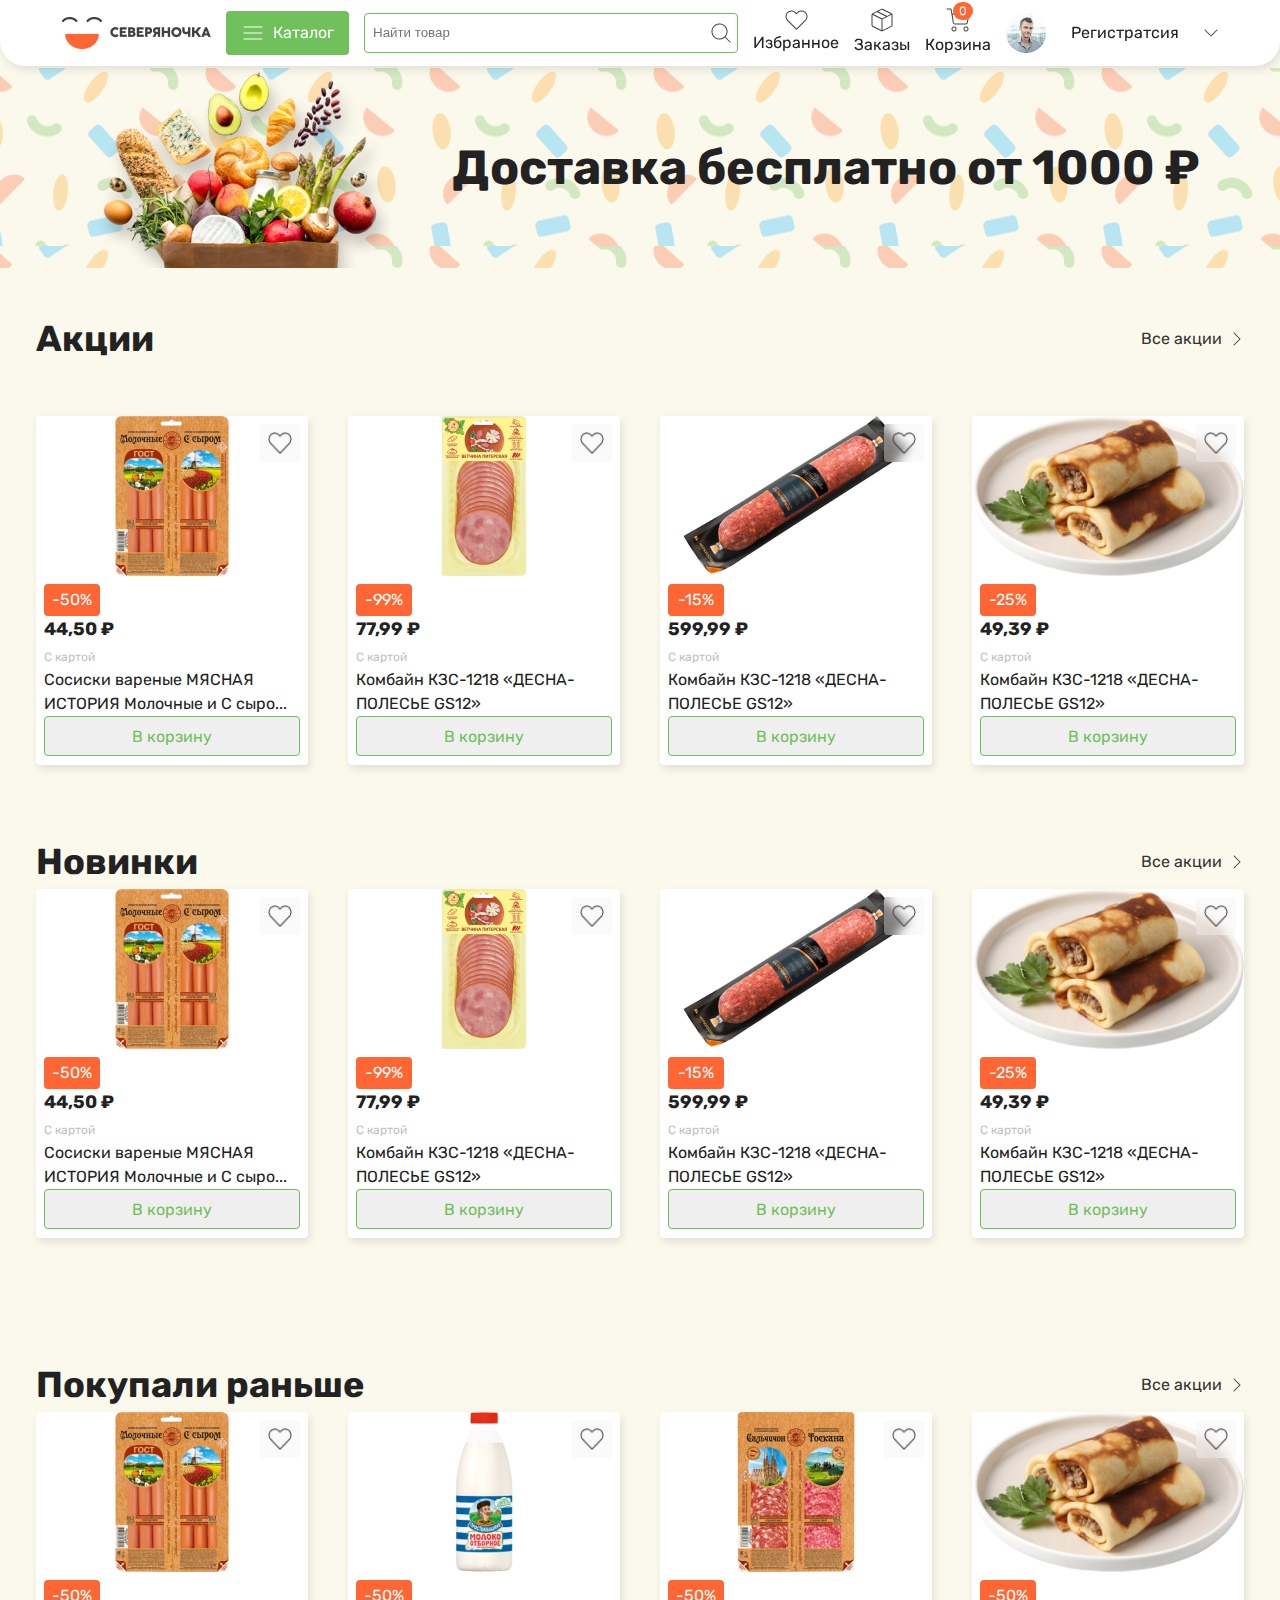
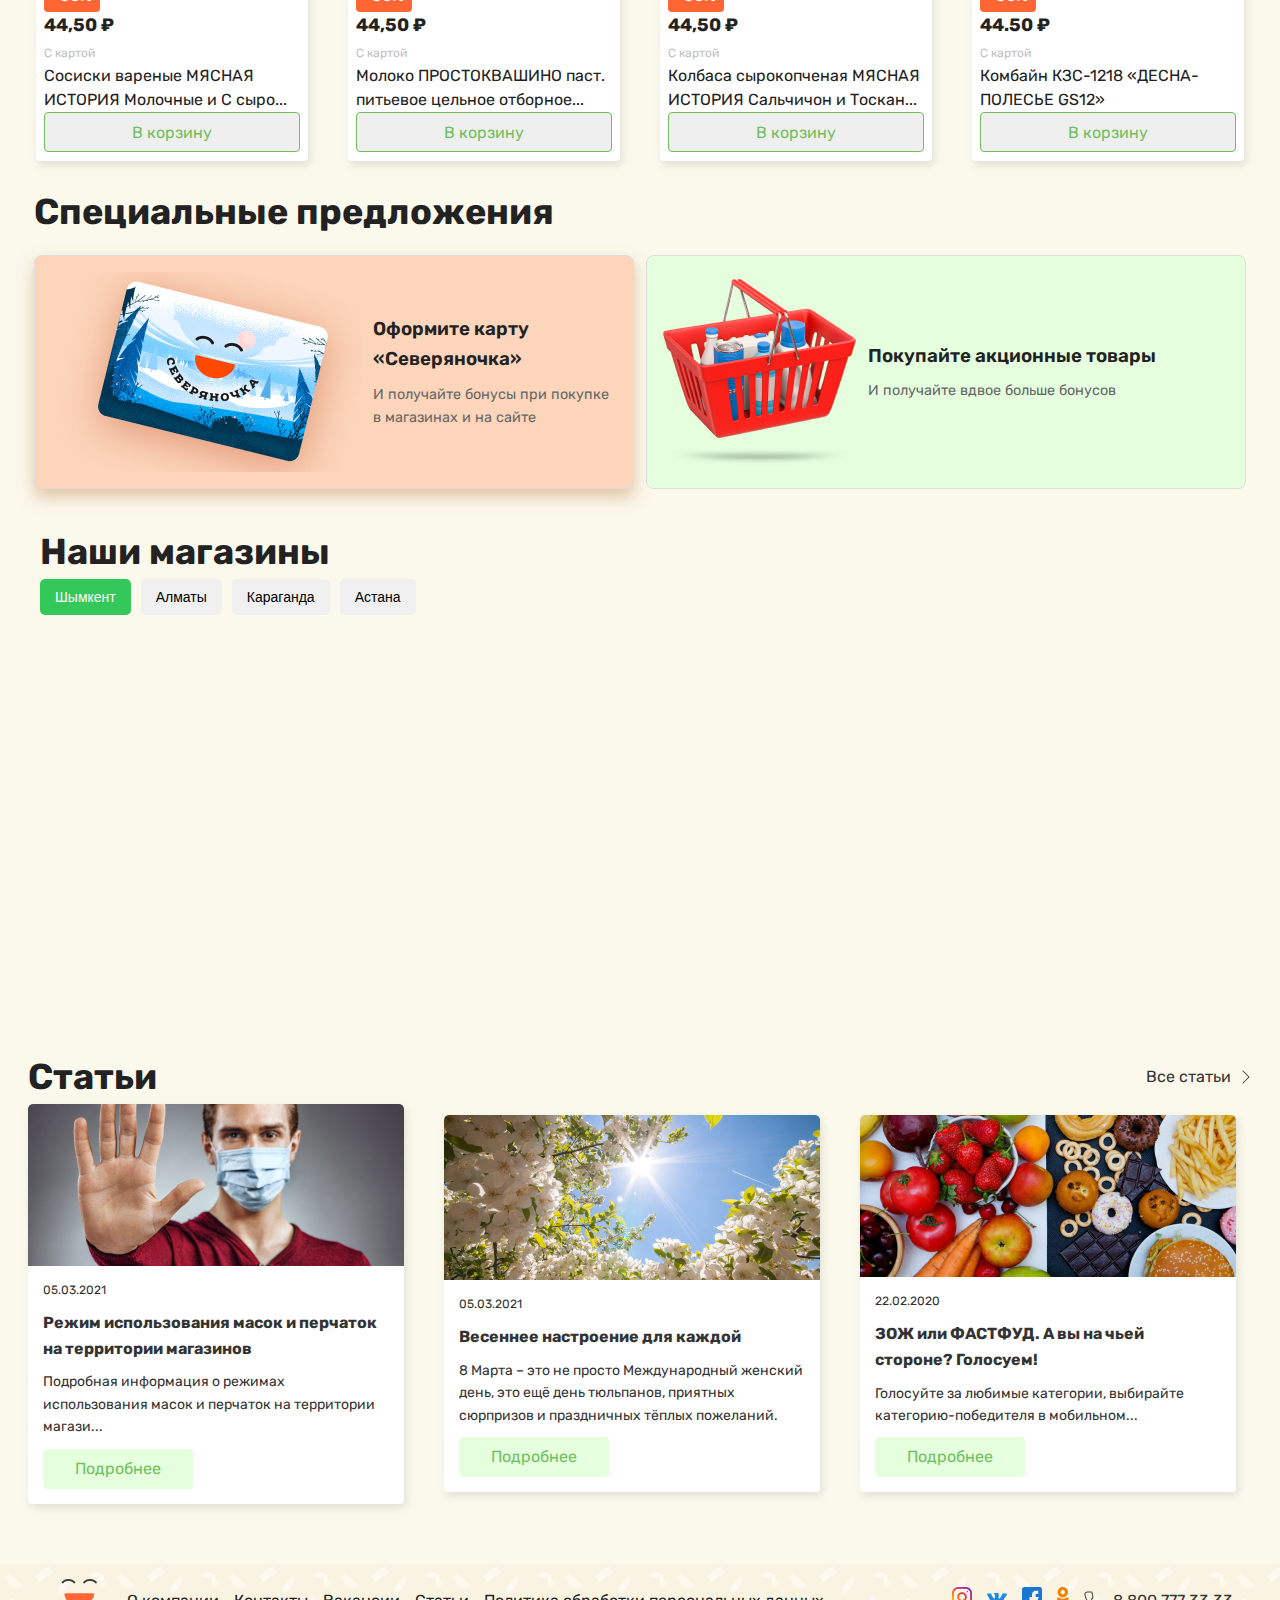
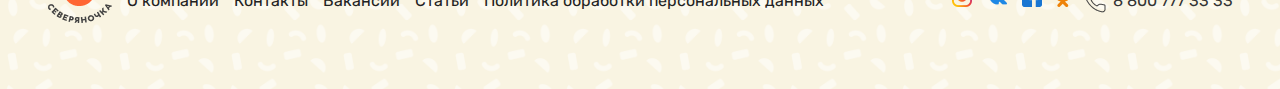
==== index.html @ 08ad0000 "upload" ====
<!DOCTYPE html>
<html lang="en">
  <head>
    <meta charset="UTF-8" />
    <meta name="viewport" content="width=device-width, initial-scale=1.0" />
    <title>Главная</title>
    <link rel="stylesheet" href="./css/main.min.css" />
  </head>
  <body>
    <!-- header -->
    <header>
      <div class="container">
        <nav>
          <div class="header_menu">
            <div class="site_brend">
              <img src="./assets/icon/header/logo.png" alt="logo brend" />
              <img
                class="severyochka"
                src="./assets/icon/header/Северяночка.png"
                alt="Северяночка"
              />
            </div>
            <div class="header_button">
              <img
                class="menu_btn"
                src="./assets/icon/header/menu.png"
                alt="menu"
              />
              <p><a href="./pages/cotalog.html">Каталог</a></p>
            </div>
            <div class="search">
              <input type="text" placeholder="Найти товар" />
              <img src="./assets/icon/header/search.png" alt="search" />
            </div>
          </div>
          <div class="navbar_menu">
            <ul>
              <li>
                <img src="./assets/icon/header/like.png" alt="love icon" />
                <a href="#">Избранное</a>
              </li>
              <li>
                <img src="./assets/icon/header/zakas.png" alt="zakas" />
                <a href="./pages/zakas.html">Заказы</a>
              </li>
              <li>
                <img
                  src="./assets/icon/header/shopping-cart.png"
                  alt="shopping card"
                />
                <span class="cardCount">0</span>
                <a href="./pages/korzina.html">Корзина</a>
              </li>
            </ul>
            <div class="navbar_login">
              <a href="#">
                <div class="login">
                  <img src="./assets/icon/header/avatar.png" alt="avatar" />
                  <p>Регистратсия</p>
                  <img
                    class="indicator"
                    src="./assets/icon/header/indicator.png"
                    alt="indicator"
                  />
                </div>
              </a>
            </div>
          </div>
        </nav>
      </div>
    </header>
    <div class="menu_toggle">
      <main class="main_dropdown">
        <div class="container">
          <div class="header_dropdown">
            <div class="dropdown_item"><a href="">Молоко, сыр, яйцо</a></div>
            <div class="dropdown_item"><a href="">Хлеб</a></div>
            <div class="dropdown_item"><a href="">Фрукты и овощи</a></div>
            <div class="dropdown_item">
              <a href="">Замороженные продукты</a>
            </div>
            <div class="dropdown_item"><a href="">Напитки</a></div>
            <div class="dropdown_item"><a href="">Кондитерские изделия</a></div>
            <div class="dropdown_item"><a href="">Чай, кофе</a></div>
            <div class="dropdown_item"><a href="">Бакалея</a></div>
            <div class="dropdown_item"><a href="">Здоровое питание</a></div>
            <div class="dropdown_item"><a href="">Зоотовары</a></div>
            <div class="dropdown_item">
              <a href="">Непродовольственные товары</a>
            </div>
            <div class="dropdown_item"><a href="">Детское питание</a></div>
            <div class="dropdown_item"><a href="">Мясо, птица, колбаса</a></div>
          </div>
        </div>
      </main>
    </div>
    <main class="small_navbar">
      <div class="container">
        <nav>
          <ul>
            <li>
              <img
                class="next_menu_btn"
                src="./assets/icon/header/small-menu.png"
                alt=""
              />
              <a href="#"> Каталог</a>
            </li>
            <li>
              <a href="#"
                ><img src="./assets/icon/header/like.png" alt="" />Избранное</a
              >
            </li>
            <li>
              <a href="./pages/zakas.html"
                ><img src="./assets/icon/header/zakas.png" alt="" />Заказы</a
              >
            </li>
            <li>
              <a href="#"
                ><img
                  src="./assets/icon/header/shopping-cart.png"
                  alt=""
                />Корзина</a
              >
            </li>
          </ul>
          <div class="navbar_login">
            <a href="#">
              <img src="./assets/icon/header/avatar.png" alt="avatar" />
            </a>
          </div>
        </nav>
      </div>
    </main>
    <!-- header done -->
    <!-- section-1 -->
    <section class="slider-section">
      <div class="container">
        <div class="slider">
          <img src="./assets/images/slider/basket.png" alt="basket" />
          <h1>Доставка бесплатно от 1000 ₽</h1>
        </div>
      </div>
    </section>
    <!-- section-1 done -->
    <!-- products section -->
    <section class="products-1">
      <div class="container">
        <div class="products_father">
          <div class="products-in-one">
            <div class="cards-top-text">
              <h1>Акции</h1>
              <div class="all_products">
                <p>Все акции</p>
                <img src="./assets/icon/header/indicator.png" alt="indicator" />
              </div>
            </div>
            <div class="discount-row"></div>
          </div>

          <div class="products-in-two">
            <div class="cards-top-text">
              <h1>Новинки</h1>
              <div class="all_products">
                <p>Все акции</p>
                <img src="./assets/icon/header/indicator.png" alt="indicator" />
              </div>
            </div>
            <div class="newProducts-row"></div>
          </div>

          <div class="products-in-three">
            <div class="cards-top-text">
              <h1>Покупали раньше</h1>
              <div class="all_products">
                <p>Все акции</p>
                <img src="./assets/icon/header/indicator.png" alt="indicator" />
              </div>
            </div>
            <div class="boughtProducts-row"></div>
          </div>
        </div>
      </div>
    </section>
    <!-- products section done -->
    <!-- Специальные предложенияs -->
    <section class="special-offers">
      <h2 class="special-offers__title">Специальные предложения</h2>
      <div class="special-offers__grid">
        <div class="special-offers__card">
          <img
            src="./assets/images/Специальные предложения/Карта-лояльности.png"
            alt=""
          />
          <div class="special-offers__card-content">
            <h3 class="special-offers__card-title">
              Оформите карту «Северяночка»
            </h3>
            <p class="special-offers__card-description">
              И получайте бонусы при покупке в магазинах и на сайте
            </p>
          </div>
        </div>
        <div class="special-offers__card__two">
          <img
            src="./assets/images/Специальные предложения/red-basket.png"
            alt=""
          />
          <div class="special-offers__card-content">
            <h3 class="special-offers__card-title">
              Покупайте акционные товары
            </h3>
            <p class="special-offers__card-description">
              И получайте вдвое больше бонусов
            </p>
          </div>
        </div>
      </div>
    </section>
    <!-- Специальные предложенияs done -->
    <!-- Наши магазины -->
    <section>
      <div class="container">
        <div class="map-section">
          <h2>Наши магазины</h2>
          <div class="buttons">
            <button data-map="map1" class="active">Шымкент</button>
            <button data-map="map2">Алматы</button>
            <button data-map="map3">Караганда</button>
            <button data-map="map4">Астана</button>
          </div>
          <div class="map-container">
            <iframe
              id="map1"
              class="map active"
              src="https://www.google.com/maps/embed?pb=!1m18!1m12!1m3!1d13326.24104661403!2d53.392923428072706!3d65.32265801272581!2m3!1f0!2f0!3f0!3m2!1i1024!2i768!4f13.1!3m3!1m2!1s0x4472340bbf53f20d%3A0x6aaf90d406ef7886!2z0KnQtdC70YzRj9GO0YAsINCg0LXRgdC_LiDQmtC-0LzQuCwg0KDQvtGB0YHQuNGP!5e0!3m2!1sru!2s!4v1733680640969!5m2!1sru!2s"
              allowfullscreen=""
              loading="lazy"
            ></iframe>
            <iframe
              id="map2"
              class="map"
              src="https://www.google.com/maps/embed?pb=!1m18!1m12!1m3!1d6669.527745540723!2d53.18474019060603!3d65.2973408159041!2m3!1f0!2f0!3f0!3m2!1i1024!2i768!4f13.1!3m3!1m2!1s0x447249e2718cd461%3A0x25c0f625da4e30ed!2z0JLQtdGA0YLQtdC_LCDQoNC10YHQvy4g0JrQvtC80LgsINCg0L7RgdGB0LjRjywgMTY5NDcz!5e0!3m2!1sru!2s!4v1733679992732!5m2!1sru!2s"
              allowfullscreen=""
              loading="lazy"
            ></iframe>
            <iframe
              id="map3"
              class="map"
              src="https://www.google.com/maps/embed?pb=!1m18!1m12!1m3!1d6670.818461836288!2d53.279602340601684!3d65.29224011758593!2m3!1f0!2f0!3f0!3m2!1i1024!2i768!4f13.1!3m3!1m2!1s0x447235dd2ca590b3%3A0xc633232da326cfaf!2z0JrRgNCw0YHQvdC-0LHQvtGALCDQoNC10YHQvy4g0JrQvtC80LgsINCg0L7RgdGB0LjRjywgMTY5NDcz!5e0!3m2!1sru!2s!4v1733679839579!5m2!1sru!2s"
              allowfullscreen=""
              loading="lazy"
            ></iframe>
            <iframe
              id="map4"
              class="map"
              src="https://www.google.com/maps/embed?pb=!1m18!1m12!1m3!1d13326.24104661403!2d53.392923428072706!3d65.32265801272581!2m3!1f0!2f0!3f0!3m2!1i1024!2i768!4f13.1!3m3!1m2!1s0x447235aa69816fb7%3A0x7202220934f2d943!2z0JTQuNGO0YAsINCg0LXRgdC_LiDQmtC-0LzQuCwg0KDQvtGB0YHQuNGPLCAxNjk0NzE!5e0!3m2!1sru!2s!4v1733680688942!5m2!1sru!2s"
              allowfullscreen=""
              loading="lazy"
            ></iframe>
          </div>
        </div>
      </div>
    </section>
    <!-- Наши магазины done -->
    <!-- Статьи -->
    <section>
      <div class="container">
        <div class="state">
          <div class="state-top_text">
            <h1>Статьи</h1>
            <div class="all-state">
              <p>Все статьи</p>
              <img src="./assets/icon/header/indicator.png" alt="indicator" />
            </div>
          </div>
          <div class="state-cards">
            <div class="state-card">
              <img src="./assets/images/Статьи/stoped.png" alt="stoped" />
              <div class="state_texts">
                <span>05.03.2021</span>
                <h4>
                  Режим использования масок и перчаток на территории магазинов
                </h4>
                <p>
                  Подробная информация о режимах использования масок и перчаток
                  на территории магази...
                </p>
                <button>Подробнее</button>
              </div>
            </div>
            <div class="state-card">
              <img src="./assets/images/Статьи/bahor.png" alt="bahor" />
              <div class="state_texts">
                <span>05.03.2021</span>
                <h4>Весеннее настроение для каждой</h4>
                <p>
                  8 Марта – это не просто Международный женский день, это ещё
                  день тюльпанов, приятных сюрпризов и праздничных тёплых
                  пожеланий.
                </p>
                <button>Подробнее</button>
              </div>
            </div>
            <div class="state-card">
              <img
                src="./assets/images/Статьи/vegitables.png"
                alt="vegitables"
              />
              <div class="state_texts">
                <span>22.02.2020</span>
                <h4>ЗОЖ или ФАСТФУД. А вы на чьей стороне? Голосуем!</h4>
                <p>
                  Голосуйте за любимые категории, выбирайте категорию-победителя
                  в мобильном...
                </p>
                <button>Подробнее</button>
              </div>
            </div>
          </div>
        </div>
      </div>
    </section>
    <!-- Статьи done -->
    <!-- Footer -->
    <footer>
      <div class="container">
        <div class="footer_section">
          <!-- Left Section -->
          <div class="footer_left">
            <img src="../assets/images/footer/logo.png" alt="logo" />
            <ul>
              <li><a href="#">О компании</a></li>
              <li><a href="#">Контакты</a></li>
              <li><a href="#">Вакансии</a></li>
              <li><a href="#">Статьи</a></li>
              <li><a href="#">Политика обработки персональных данных</a></li>
            </ul>
          </div>

          <!-- Social Media Section -->
          <div class="footer_social">
            <ul>
              <li>
                <a href="#"
                  ><img
                    src="../assets/images/footer/socialMedia/social/instagram.png"
                    alt="Instagram"
                /></a>
              </li>
              <li>
                <a href="#"
                  ><img
                    src="../assets/images/footer/socialMedia/social/wk.png"
                    alt="VK"
                /></a>
              </li>
              <li>
                <a href="#"
                  ><img
                    src="../assets/images/footer/socialMedia/social/facebook.png"
                    alt="Facebook"
                /></a>
              </li>
              <li>
                <a href="#"
                  ><img
                    src="../assets/images/footer/socialMedia/social/ok.png"
                    alt="OK"
                /></a>
              </li>
            </ul>
            <div class="footer-phone">
              <img
                src="../assets/images/footer/socialMedia/social/phone.png"
                alt="Phone"
              />
              <span>8 800 777 33 33</span>
            </div>
          </div>
        </div>
      </div>
    </footer>
    <!-- Footer Done -->
    <script src="./js/home-data.js"></script>
    <script src="./js/home.js"></script>
    <script src="./js/main.js"></script>
  </body>
</html>
---- css/main.min.css ----
@import"https://fonts.googleapis.com/css2?family=Montserrat:ital,wght@0,100..900;1,100..900&family=Rubik:ital,wght@0,300..900;1,300..900&display=swap";*{margin:0;padding:0;box-sizing:border-box}body{background:#fbf8ec}.container{max-width:1440px;margin:0 auto;padding:0 20px}ul,li{list-style:none}a{text-decoration:none}body{font-family:"Rubik",sans-serif;line-height:1.6;color:#333}h1,h2,h3{color:#222}p.span{color:#606060}.header_button{padding:10px 15px;gap:8px;border-radius:4px;display:flex;align-items:center;justify-content:center;background:#70c05b;font-family:Rubik;font-size:16px;font-weight:400;line-height:24px;text-align:center;text-underline-position:from-font;-webkit-text-decoration-skip-ink:none;text-decoration-skip-ink:none}@media(max-width: 1080px){.header_button{padding:8px 7px 8px 14px}}@media(max-width: 672px){.header_button{display:none}}.header_button span{rotate:-90deg}.header_button a{display:flex;align-items:center;color:#fff}@media(max-width: 1080px){.header_button p a{display:none}}.buy_btn{width:256px;height:40px;padding:8px;gap:8px;border-radius:4px;border:1px solid #70c05b;color:#70c05b;font-family:Rubik;font-size:16px;font-weight:400;line-height:24px;text-align:center;text-underline-position:from-font;-webkit-text-decoration-skip-ink:none;text-decoration-skip-ink:none;transition:.2s ease-in-out}.buy_btn:hover{background:#f63;color:#fff;border:none;cursor:pointer}.menu_toggle{display:none}.menu_toggle .main_dropdown{display:flex;align-items:center;background:#fff;box-shadow:2px 4px 8px 0px rgba(0,0,0,.1);position:fixed;top:67px;width:100%;z-index:149;padding:10px}.menu_toggle .main_dropdown .header_dropdown{display:grid;grid-template-columns:repeat(4, 1fr);gap:24px 40px}.menu_toggle .main_dropdown .header_dropdown .dropdown_item a{color:#222;font-family:Rubik;font-size:16px;font-weight:700;line-height:24px;text-align:left;text-underline-position:from-font;-webkit-text-decoration-skip-ink:none;text-decoration-skip-ink:none}.menu_toggle .main_dropdown .header_dropdown .dropdown_item a:hover{color:#f63}@media(max-width: 1192px){.menu_toggle .main_dropdown .header_dropdown{grid-template-columns:repeat(3, 1fr);gap:10px 100px;justify-content:center}}@media(max-width: 1080px){.menu_toggle .main_dropdown .header_dropdown{grid-template-columns:repeat(3, 1fr);gap:10px 72px;justify-content:center}}@media(max-width: 995px){.menu_toggle .main_dropdown .header_dropdown{grid-template-columns:repeat(2, 1fr);gap:10px 200px;justify-content:center}}@media(max-width: 790px){.menu_toggle .main_dropdown .header_dropdown{grid-template-columns:repeat(2, 1fr);gap:10px 100px;justify-content:center}}@media(max-width: 672px){.menu_toggle .main_dropdown .header_dropdown{grid-template-columns:repeat(1, 1fr);gap:4px 100px;justify-content:center}}.active{display:block}footer{background:url(../../assets/images/footer/bg.png);background-size:contain;background-color:#f9f4e2;position:relative;height:125px;top:180px;padding-top:15px}@media(max-width: 672px){footer{padding-bottom:20vh}}@media(max-width: 608px){footer{padding-bottom:25vh}}@media(max-width: 512px){footer{padding-bottom:30vh}}@media(max-width: 412px){footer{padding-bottom:40vh}}footer .footer_section{max-width:1185px;margin:0 auto;display:flex;align-items:center;justify-content:space-between}footer .footer_section .footer_left{display:flex;align-items:center;justify-content:none;gap:15px}@media(max-width: 512px){footer .footer_section .footer_left{flex-direction:column}}footer .footer_section .footer_left ul{display:flex;gap:15px}@media(max-width: 1092px){footer .footer_section .footer_left ul{flex-wrap:wrap}}footer .footer_section .footer_left ul li a{color:#222}footer .footer_section .footer_social{display:flex;align-items:center;gap:15px}@media(max-width: 512px){footer .footer_section .footer_social{flex-direction:column;border:1px solid #db7093;padding:5px;border-radius:24px;-webkit-backdrop-filter:blur(2px);backdrop-filter:blur(2px)}}footer .footer_section .footer_social ul{display:flex;gap:15px}@media(max-width: 1092px){footer .footer_section .footer_social ul{flex-wrap:wrap}}footer .footer_section .footer_social .footer-phone{display:flex;align-items:center;gap:5px}@media(max-width: 1092px){footer .footer_section .footer_social .footer-phone{flex-wrap:wrap}}.header_button{padding:10px 15px;gap:8px;border-radius:4px;display:flex;align-items:center;justify-content:center;background:#70c05b;font-family:Rubik;font-size:16px;font-weight:400;line-height:24px;text-align:center;text-underline-position:from-font;-webkit-text-decoration-skip-ink:none;text-decoration-skip-ink:none}@media(max-width: 1080px){.header_button{padding:8px 7px 8px 14px}}@media(max-width: 672px){.header_button{display:none}}.header_button span{rotate:-90deg}.header_button a{display:flex;align-items:center;color:#fff}@media(max-width: 1080px){.header_button p a{display:none}}.buy_btn{width:256px;height:40px;padding:8px;gap:8px;border-radius:4px;border:1px solid #70c05b;color:#70c05b;font-family:Rubik;font-size:16px;font-weight:400;line-height:24px;text-align:center;text-underline-position:from-font;-webkit-text-decoration-skip-ink:none;text-decoration-skip-ink:none;transition:.2s ease-in-out}.buy_btn:hover{background:#f63;color:#fff;border:none;cursor:pointer}header{display:flex;align-items:center;justify-content:center;background:#fff;box-shadow:2px 4px 8px 0px rgba(0,0,0,.1);position:fixed;top:0;width:100%;z-index:150;border-radius:0 0 25px 25px;box-shadow:2px 4px 8px 0px rgba(0,0,0,.1)}header .header_menu{display:flex;align-items:center;justify-content:none;gap:15px}header .header_menu .site_brend{display:flex;align-items:center;justify-content:none;gap:8px}@media(max-width: 790px){header .header_menu .site_brend .severyochka{display:none}}header .header_menu .search{display:flex;align-items:center;justify-content:none;gap:none;position:relative}header .header_menu .search input{width:374px;height:40px;padding:8px;gap:10px;border-radius:4px;border:1px solid #70c05b;color:#606060;outline:none}@media(max-width: 995px){header .header_menu .search input{width:190px}}header .header_menu .search img{position:absolute;right:5px}header .header_menu .search .searchCount{position:absolute;right:-8px;top:-10px;color:#fff;font-weight:bold;background:#f50;border-radius:50%;padding:0px 8px;text-align:center;border:1px solid #70f;-webkit-backdrop-filter:blur(5px);backdrop-filter:blur(5px)}nav{display:flex;align-items:center;justify-content:space-between;gap:15px;padding:8px}nav .navbar_menu{display:flex;align-items:center;justify-content:none;gap:15px}@media(max-width: 672px){nav .navbar_menu{display:none}}nav .navbar_menu ul{display:flex;align-items:center;justify-content:none;gap:15px}nav .navbar_menu ul li{display:flex;align-items:center;flex-direction:column;position:relative}nav .navbar_menu ul li .cardCount{position:absolute;background:#f63;width:20px;height:18px;bottom:38px;left:28px;padding:2px 4px -4px 4px;color:#fff;gap:10px;border-radius:15px;text-align:center;font-size:12px}nav .navbar_menu ul li a{color:#222}nav .navbar_menu .navbar_login .login{display:flex;align-items:center;justify-content:none;gap:25px}@media(max-width: 1210px){nav .navbar_menu .navbar_login .login{gap:10px}nav .navbar_menu .navbar_login .login .indicator{display:none}}@media(max-width: 1192px){nav .navbar_menu .navbar_login .login p{display:none}}nav .navbar_menu .navbar_login a{color:#222}.small_navbar{position:fixed;display:none;bottom:0;left:0;right:0;background-color:#fff;z-index:10;border-radius:25px 25px 0 0;box-shadow:2px 4px 8px 0px rgba(0,0,0,.1)}@media(max-width: 672px){.small_navbar{display:block}}.small_navbar nav{display:flex;justify-content:center;padding:10px 20px}.small_navbar nav ul{display:flex;align-items:center;gap:10px;margin:0;padding:0;list-style:none}.small_navbar nav ul li{display:flex;align-items:center;flex-direction:column}.small_navbar nav ul li a{display:flex;flex-direction:column;align-items:center;gap:2px;text-decoration:none;color:var(--text-color);font-size:14px}.small_navbar nav ul li a:hover{color:#f63}.header_button{padding:10px 15px;gap:8px;border-radius:4px;display:flex;align-items:center;justify-content:center;background:#70c05b;font-family:Rubik;font-size:16px;font-weight:400;line-height:24px;text-align:center;text-underline-position:from-font;-webkit-text-decoration-skip-ink:none;text-decoration-skip-ink:none}@media(max-width: 1080px){.header_button{padding:8px 7px 8px 14px}}@media(max-width: 672px){.header_button{display:none}}.header_button span{rotate:-90deg}.header_button a{display:flex;align-items:center;color:#fff}@media(max-width: 1080px){.header_button p a{display:none}}.buy_btn{width:256px;height:40px;padding:8px;gap:8px;border-radius:4px;border:1px solid #70c05b;color:#70c05b;font-family:Rubik;font-size:16px;font-weight:400;line-height:24px;text-align:center;text-underline-position:from-font;-webkit-text-decoration-skip-ink:none;text-decoration-skip-ink:none;transition:.2s ease-in-out}.buy_btn:hover{background:#f63;color:#fff;border:none;cursor:pointer}.slider-section{background:url(../../assets/images/slider/basket-bg.png);background-size:contain;display:flex;align-items:center;justify-content:center;gap:none;position:relative;top:68px}@media(max-width: 672px){.slider-section{top:57px}}.slider-section .slider{display:flex;align-items:center;justify-content:none;gap:4vh}@media(max-width: 672px){.slider-section .slider{flex-direction:column;align-items:center;gap:20px}}@media(max-width: 672px){.slider-section .slider img{width:50%}}.slider-section .slider h1{color:#222;font-family:Rubik;font-size:48px;font-weight:700;line-height:72px;text-align:center;text-underline-position:from-font;-webkit-text-decoration-skip-ink:none;text-decoration-skip-ink:none}@media(max-width: 672px){.slider-section .slider h1{font-size:36px;line-height:48px}}@media(max-width: 420px){.slider-section .slider h1{font-size:28px;line-height:36px}}.products-1{position:relative;top:112px}.products-1 .products_father{display:flex;align-items:center;justify-content:none;gap:120px;flex-direction:column}.products-1 .cards-top-text{display:flex;justify-content:space-between;align-items:center}@media(max-width: 768px){.products-1 .cards-top-text{align-items:center;gap:16px}}.products-1 .cards-top-text h1{color:#222;font-family:Rubik,sans-serif;font-size:36px;font-weight:700;line-height:54px;margin:0}.products-1 .cards-top-text .all_products{display:flex;align-items:center;gap:8px}.products-1 .cards-top-text .all_products img{transform:rotate(-90deg)}.products-1 .discount-row{display:flex;align-items:center;justify-content:space-between;gap:40px;position:relative;top:50px;flex-wrap:wrap}@media(max-width: 623px){.products-1 .discount-row{flex-direction:column;align-items:center;gap:16px}}.products-1 .discount-row .product-card{width:272px;height:349px;display:flex;align-items:center;justify-content:none;gap:0px;flex-direction:column;gap:0px;border-radius:4px;opacity:0px;background:#fff;box-shadow:2px 4px 8px 0px rgba(0,0,0,.1)}.products-1 .discount-row .product-card h3{color:#222;font-family:Rubik;font-size:18px;font-weight:700;line-height:27px;text-align:left;text-underline-position:from-font;-webkit-text-decoration-skip-ink:none;text-decoration-skip-ink:none}.products-1 .discount-row .product-card p{color:#222;font-family:Rubik;font-size:16px;font-weight:400;line-height:24px;text-align:left;text-underline-position:from-font;-webkit-text-decoration-skip-ink:none;text-decoration-skip-ink:none;width:256px;height:48px}.products-1 .discount-row .product-card__discount-row{width:56px;height:32px;top:118px;left:10px;padding:4px 8px 4px 8px;gap:10px;border-radius:4px;background:#f63;color:#fff;font-family:Rubik;font-size:16px;font-weight:400;line-height:24px;text-align:center;text-underline-position:from-font;-webkit-text-decoration-skip-ink:none;text-decoration-skip-ink:none}.products-1 .newProducts-row{display:flex;align-items:center;justify-content:space-between;gap:40px;flex-wrap:wrap}@media(max-width: 623px){.products-1 .newProducts-row{flex-direction:column;align-items:center;gap:16px}}.products-1 .newProducts-row .product-card{width:272px;height:349px;display:flex;align-items:center;justify-content:none;gap:0px;flex-direction:column;gap:0px;border-radius:4px;opacity:0px;background:#fff;box-shadow:2px 4px 8px 0px rgba(0,0,0,.1)}.products-1 .newProducts-row .product-card h3{color:#222;font-family:Rubik;font-size:18px;font-weight:700;line-height:27px;text-align:left;text-underline-position:from-font;-webkit-text-decoration-skip-ink:none;text-decoration-skip-ink:none}.products-1 .newProducts-row .product-card p{color:#222;font-family:Rubik;font-size:16px;font-weight:400;line-height:24px;text-align:left;text-underline-position:from-font;-webkit-text-decoration-skip-ink:none;text-decoration-skip-ink:none;width:256px;height:48px}.products-1 .newProducts-row .product-card__discount-row{width:56px;height:32px;top:118px;left:10px;padding:4px 8px 4px 8px;gap:10px;border-radius:4px;background:#f63;color:#fff;font-family:Rubik;font-size:16px;font-weight:400;line-height:24px;text-align:center;text-underline-position:from-font;-webkit-text-decoration-skip-ink:none;text-decoration-skip-ink:none}.products-1 .boughtProducts-row{display:flex;align-items:center;justify-content:space-between;gap:40px;flex-wrap:wrap}@media(max-width: 623px){.products-1 .boughtProducts-row{flex-direction:column;align-items:center;gap:16px}}.products-1 .boughtProducts-row .product-card{width:272px;height:349px;display:flex;align-items:center;justify-content:none;gap:0px;flex-direction:column;gap:0px;border-radius:4px;opacity:0px;background:#fff;box-shadow:2px 4px 8px 0px rgba(0,0,0,.1)}.products-1 .boughtProducts-row .product-card h3{color:#222;font-family:Rubik;font-size:18px;font-weight:700;line-height:27px;text-align:left;text-underline-position:from-font;-webkit-text-decoration-skip-ink:none;text-decoration-skip-ink:none}.products-1 .boughtProducts-row .product-card p{color:#222;font-family:Rubik;font-size:16px;font-weight:400;line-height:24px;text-align:left;text-underline-position:from-font;-webkit-text-decoration-skip-ink:none;text-decoration-skip-ink:none;width:256px;height:48px}.products-1 .product-card__discount-row{width:56px;height:32px;top:118px;left:10px;padding:4px 8px 4px 8px;gap:10px;border-radius:4px;background:#f63;color:#fff;font-family:Rubik;font-size:16px;font-weight:400;line-height:24px;text-align:center;text-underline-position:from-font;-webkit-text-decoration-skip-ink:none;text-decoration-skip-ink:none}.products-1 .product-card__footer{position:relative}.products-1 .product-card__footer .product-like{position:absolute;right:0;top:-160px;cursor:pointer;width:40px;height:38px;padding:8px;border-radius:4px;background:rgba(243,242,241,.372);-webkit-backdrop-filter:blur(5px);backdrop-filter:blur(5px)}.products-1 .product-discount{color:#bfbfbf;font-family:Rubik;font-size:12px;font-weight:400;line-height:18px;text-align:left;text-underline-position:from-font;-webkit-text-decoration-skip-ink:none;text-decoration-skip-ink:none}.special-offers{position:relative;top:120px;padding:16px;max-width:1244px;margin:0 auto}.special-offers__title{color:#222;font-family:Rubik;font-size:36px;font-weight:700;line-height:54px;text-align:left;text-underline-position:from-font;-webkit-text-decoration-skip-ink:none;text-decoration-skip-ink:none;margin-bottom:16px}.special-offers__grid{display:grid;gap:12px;grid-template-columns:1fr}@media(min-width: 768px){.special-offers__grid{grid-template-columns:repeat(2, 1fr)}}.special-offers__card{background:#fcd5ba;box-shadow:0px 8px 16px 0px rgba(202,147,96,.5);border:1px solid #ddd;border-radius:8px;padding:16px;display:flex;align-items:center;gap:12px;transition:transform .2s ease}@media(max-width: 526px){.special-offers__card{flex-direction:column;align-items:center}}.special-offers__card:hover{transform:translateY(-2px)}.special-offers__card-image{width:80px;height:80px;-o-object-fit:contain;object-fit:contain}.special-offers__card-content{flex:1}.special-offers__card-title{font-weight:600;margin-bottom:8px}.special-offers__card-description{color:#666;font-size:.9rem}.special-offers__card__two{background:#e5ffde;border:1px solid #ddd;border-radius:8px;padding:16px;display:flex;align-items:center;gap:12px;transition:transform .2s ease}@media(max-width: 526px){.special-offers__card__two{flex-direction:column;align-items:center}}.special-offers__card__two:hover{transform:translateY(-2px)}.map-section{text-align:center;padding:20px;position:relative;top:120px;max-width:1244px;margin:0 auto}.map-section h2{color:#222;font-family:Rubik;font-size:36px;font-weight:700;line-height:54px;text-align:left;text-underline-position:from-font;-webkit-text-decoration-skip-ink:none;text-decoration-skip-ink:none}.map-section .buttons{display:flex;justify-content:start;gap:10px;margin-bottom:15px}@media(max-width: 456px){.map-section .buttons{flex-wrap:wrap}}.map-section .buttons button{padding:10px 15px;border:none;background-color:#f0f0f0;cursor:pointer;border-radius:5px;font-size:14px;transition:background-color .3s;position:relative;white-space:nowrap}.map-section .buttons button:hover{background-color:#ddd}.map-section .buttons button.active{background-color:#34c759;color:#fff}.map-section .map-container{position:relative;width:100%;height:400px}.map-section .map-container .map{display:none;position:absolute;width:100%;height:100%;border:0}.map-section .map-container .map.active{display:block}.state{max-width:1225px;margin:0 auto;position:relative;top:120px}.state .state-top_text{display:flex;align-items:center;justify-content:space-between;gap:none}.state .state-top_text h1{font-family:Rubik;font-size:36px;font-weight:700;line-height:54px;text-align:left;text-underline-position:from-font;-webkit-text-decoration-skip-ink:none;text-decoration-skip-ink:none;color:#222}.state .state-top_text .all-state{display:flex;align-items:center;justify-content:none;gap:8px}.state .state-top_text .all-state img{rotate:-90deg}.state .state-cards{display:flex;align-items:center;justify-content:none;gap:40px}@media(max-width: 1242px){.state .state-cards{display:grid;grid-template-columns:repeat(3, 1fr);margin:0 auto;justify-content:center;align-items:center;gap:20px}}@media(max-width: 768px){.state .state-cards{grid-template-columns:repeat(2, 1fr);gap:15px}}@media(max-width: 480px){.state .state-cards{grid-template-columns:1fr;gap:10px;padding:10px}}.state .state-cards .state-card{background:#fff;box-shadow:2px 4px 8px 0px rgba(0,0,0,.1);width:100%;max-width:376px;height:auto;display:flex;align-items:start;flex-direction:column;border-radius:4px;overflow:hidden;transition:transform .3s}.state .state-cards .state-card:hover{transform:scale(1.05)}.state .state-cards .state-card img{border-radius:5px 5px 0 0;width:100%;height:auto}.state .state-cards .state-card .state_texts{display:flex;flex-direction:column;gap:10px;padding:15px}.state .state-cards .state-card .state_texts span{font-size:12px}.state .state-cards .state-card .state_texts h4{font-size:16px}.state .state-cards .state-card .state_texts p{font-size:14px}.state .state-cards .state-card .state_texts button{width:100%;max-width:150px;height:40px;padding:8px;gap:8px;border-radius:4px;background:#e5ffde;border:none;color:#70c05b;font-family:Rubik;font-size:16px;font-weight:400;line-height:24px;text-align:center;text-underline-position:from-font;-webkit-text-decoration-skip-ink:none;text-decoration-skip-ink:none;cursor:pointer;transition:background-color .3s}.state .state-cards .state-card .state_texts button:hover{background:#70c05b;color:#fff}.page_link{position:relative;top:100px;max-width:1186px;margin:0 auto}.page_link .links ul{display:flex;align-items:center;gap:10px}.page_link .links ul img{rotate:-90deg}.page_link .links ul li a{color:#8f8f8f}.catalog{margin-top:120px}.catalog .catalog_section{max-width:1158px;margin:0 auto}.catalog .catalog_section h1{color:#222;font-family:Rubik;font-size:64px;font-weight:700;line-height:96px;text-align:left;text-underline-position:from-font;-webkit-text-decoration-skip-ink:none;text-decoration-skip-ink:none}.catalog .catalog_section .cards{display:flex;flex-wrap:wrap;gap:15px;justify-content:center}.catalog .catalog_section .cards img{max-width:100%}.korzina{margin-top:120px}.korzina .korzina-section{max-width:1155px;margin:0 auto}.korzina .korzina-section h1{color:#222;font-family:Rubik;font-size:64px;font-weight:700;line-height:96px;text-align:left;text-underline-position:from-font;-webkit-text-decoration-skip-ink:none;text-decoration-skip-ink:none}.korzina .korzina-section .in_takes{display:flex;align-items:center;justify-content:space-between;background:#fff;box-shadow:1px 2px 4px 0px rgba(0,0,0,.1);width:876px;height:72px;gap:16px;border-radius:4px;max-width:100%;transition:.2s ease-in-out}.korzina .korzina-section .in_takes:hover{box-shadow:4px 8px 16px 0px rgba(255,102,51,.2)}.korzina .korzina-section .in_takes .korzina-content{display:flex;align-items:center;justify-content:none;gap:20px}.korzina .korzina-section .in_takes .korzina-content img{width:80px;height:60px;padding:10px;border-radius:4px;background:#fff;box-shadow:1px 2px 4px 0px rgba(0,0,0,.1)}.korzina .korzina-section .in_takes .korzina-content .in_texts{display:flex;flex-direction:column;gap:8px}.korzina .korzina-section .in_takes .korzina-content .in_texts h1{color:#222;font-family:Rubik;font-size:16px;font-weight:400;line-height:24px;text-align:left;text-underline-position:from-font;-webkit-text-decoration-skip-ink:none;text-decoration-skip-ink:none}.korzina .korzina-section .in_takes .korzina-content .in_texts .pr_cost{display:flex;align-items:center;gap:5px}.korzina .korzina-section .in_takes .korzina-content .in_texts .pr_cost h4{color:#222}.allProdactStyle{display:grid;grid-template-columns:repeat(3, 1fr);align-items:center;gap:25px;max-width:100%}@media(max-width: 940px){.allProdactStyle{grid-template-columns:repeat(2, 1fr);gap:15px}}@media(max-width: 940px){.allProdactStyle{grid-template-columns:repeat(1, 1fr);gap:10px}}.allProdactStyle .product-card{grid-template-columns:repeat(3, 1);background:#fff;box-shadow:1px 2px 4px 0px rgba(0,0,0,.1);border-radius:5px}.allProdactStyle .product-card .product-card__body{display:flex;flex-direction:column;align-items:center}.allProdactStyle .product-card .product-card__footer{display:flex;flex-direction:column;align-items:center;padding:15px}.allProdactStyle .product-card .product-card__footer p{text-align:center}.notResultDiv{display:flex;flex-direction:column}.notResultDiv .notPr{color:#222;font-family:Rubik;font-size:64px;font-weight:700;line-height:96px;text-align:left;text-underline-position:from-font;-webkit-text-decoration-skip-ink:none;text-decoration-skip-ink:none}.content_father{max-width:1155px;margin:0 auto;position:relative;top:150px;display:flex;gap:25px;flex-direction:column}.content_father h1{color:#222;font-family:Rubik;font-size:64px;font-weight:700;line-height:96px;text-align:left;text-underline-position:from-font;-webkit-text-decoration-skip-ink:none;text-decoration-skip-ink:none}.content_father .cart-content{display:flex;flex-direction:column;gap:25px}@media(max-width: 580px){.content_father .cart-content{flex-wrap:wrap}}.content_father .cart-content .card-body-footer-father{display:flex;align-items:center;justify-content:none;gap:15px;background:#fff;box-shadow:1px 2px 4px 0px rgba(0,0,0,.1);width:74vh;max-width:100%;border-radius:5px}.content_father .cart-content .card-body-footer-father .cart-body img{width:80px;height:60px;padding:10px;gap:10px;border-radius:4px;background:#fff;box-shadow:1px 2px 4px 0px rgba(0,0,0,.1)}.content_father .cart-content .card-body-footer-father .cart-footer{width:536px;height:72px;padding:10px 0px 10px 0px;display:flex;align-items:start;gap:15px}.content_father .cart-content .card-body-footer-father .cart-footer h3{color:#222;font-family:Rubik;font-size:18px;font-weight:700;line-height:24px;text-align:left;text-underline-position:from-font;-webkit-text-decoration-skip-ink:none;text-decoration-skip-ink:none}.content_father .cart-content .card-body-footer-father .cart-footer p{color:#222;font-family:Rubik;font-size:12px;font-weight:700;line-height:18px;text-align:left;text-underline-position:from-font;-webkit-text-decoration-skip-ink:none;text-decoration-skip-ink:none}.content_father .cart-content .card-body-footer-father .cart-footer .add_remove_btn{display:flex;align-items:center;gap:15px;width:110px;height:40px;padding:8px;border-radius:4px;background:#70c05b;justify-content:center;color:#fff}.content_father .cart-content .card-body-footer-father .cart-footer .add_remove_btn .minus{border:none;outline:none;background:none;cursor:pointer;color:#fff;font-size:30px}.content_father .cart-content .card-body-footer-father .cart-footer .add_remove_btn .plus{border:none;outline:none;background:none;cursor:cell;color:#fff;font-size:24px}
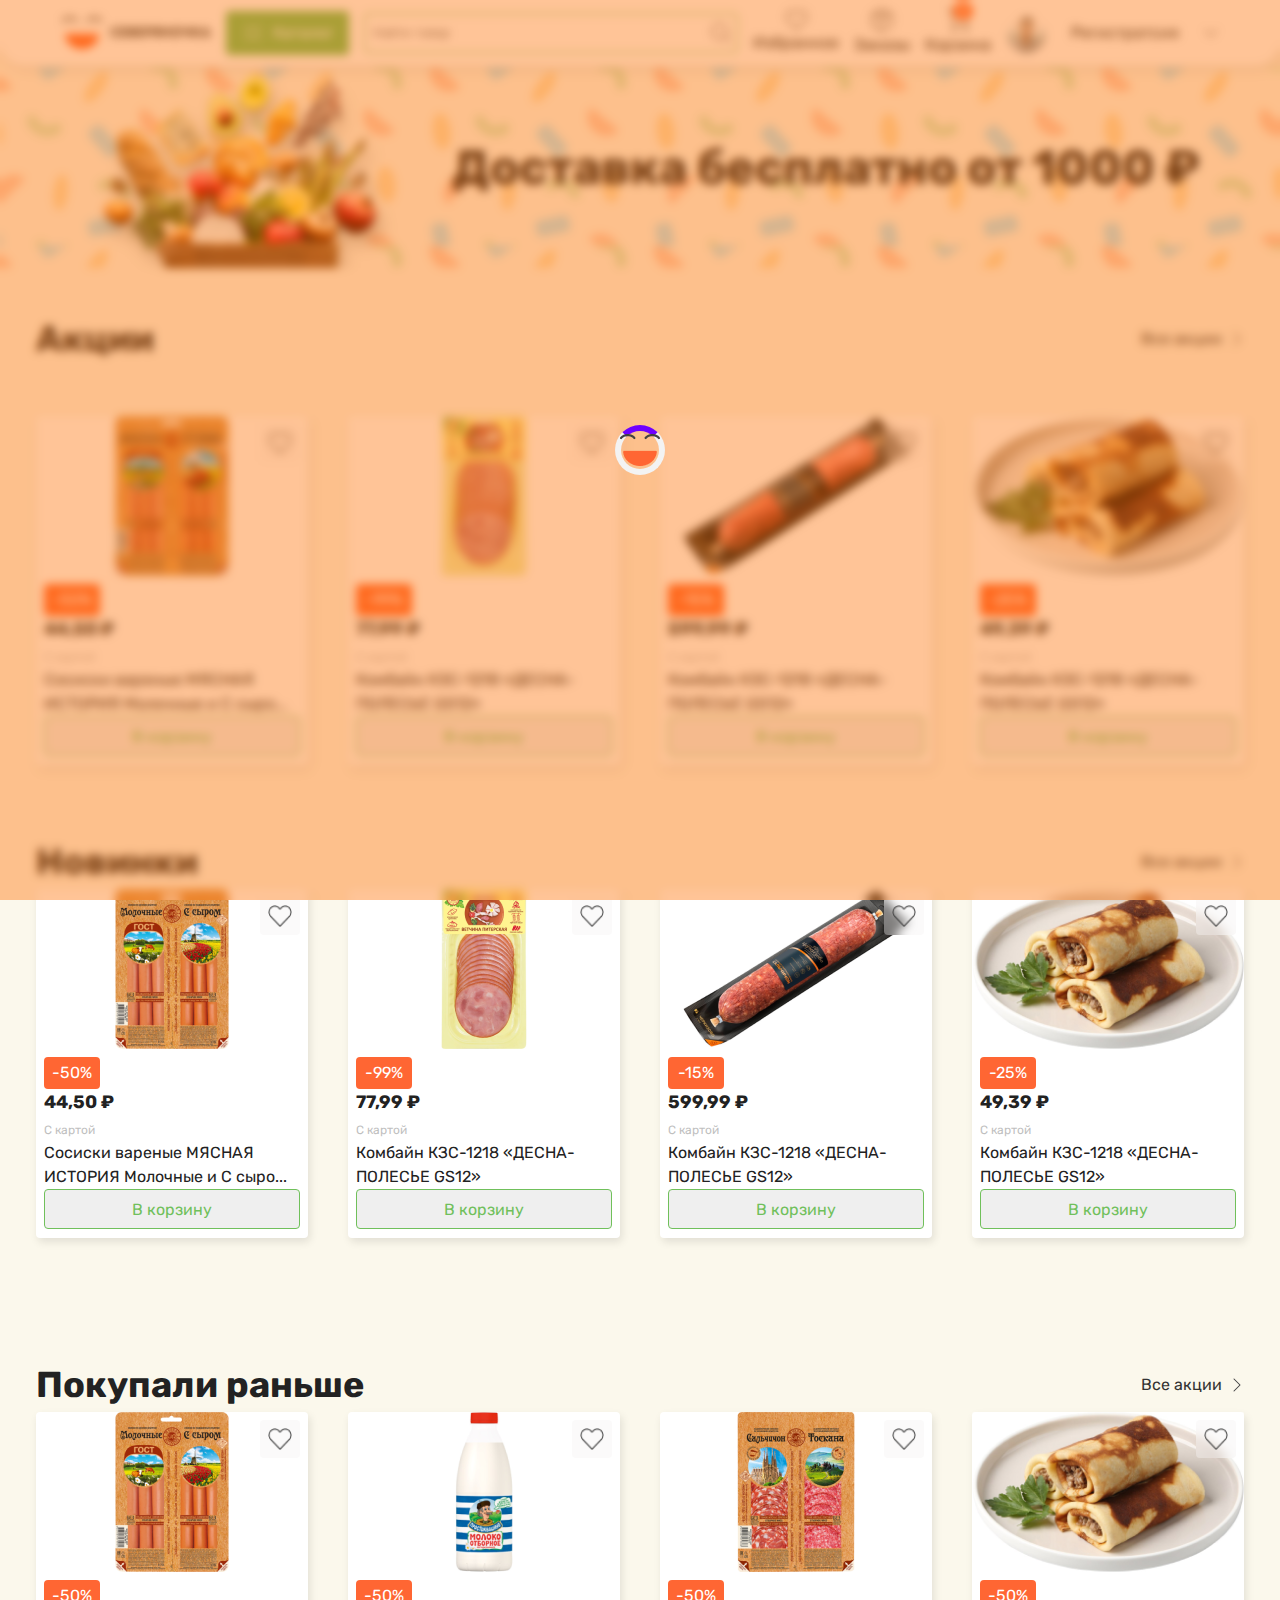
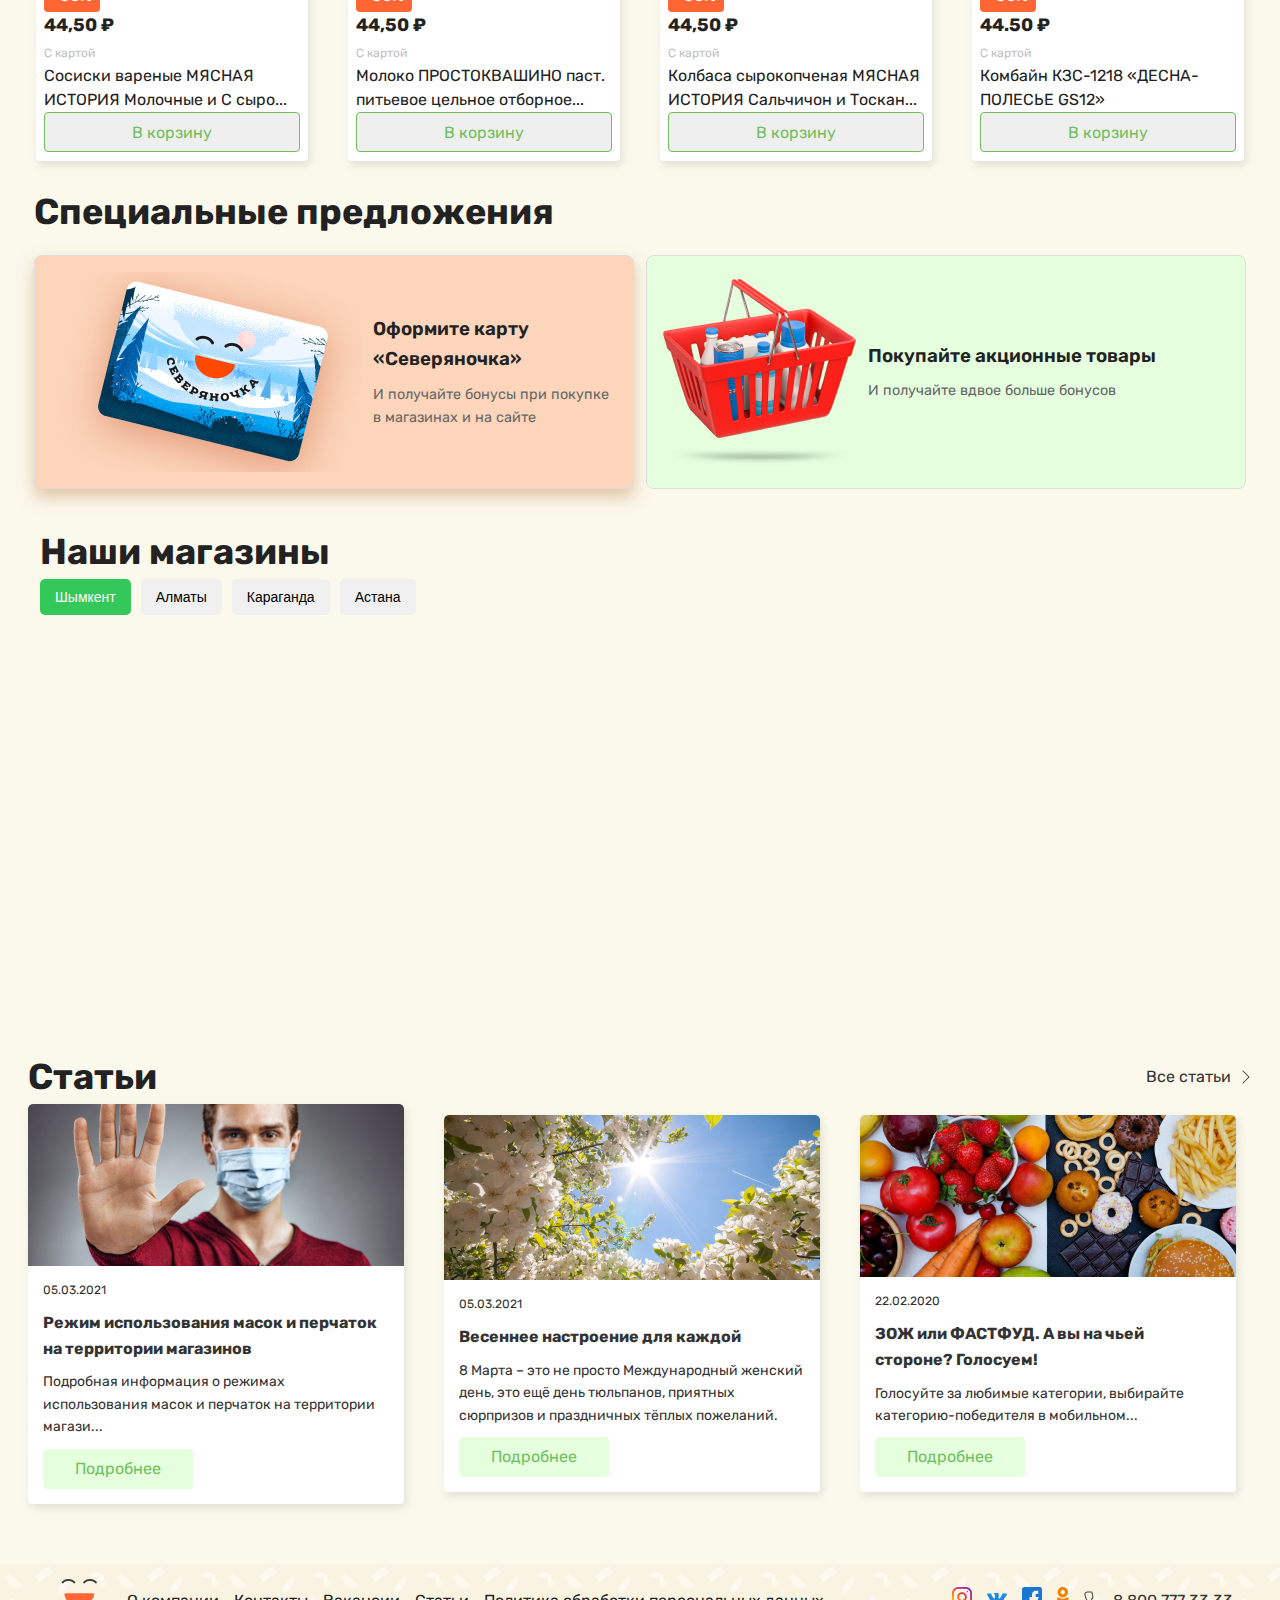
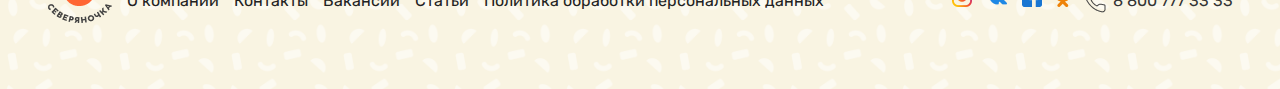
==== commit c3061689: "new" ====
--- a/index.html
+++ b/index.html
@@ -4,9 +4,15 @@
     <meta charset="UTF-8" />
     <meta name="viewport" content="width=device-width, initial-scale=1.0" />
     <title>Главная</title>
+    <link rel="icon" type="png" href="./assets/icon/header/logo.png" />
     <link rel="stylesheet" href="./css/main.min.css" />
   </head>
   <body>
+    <div id="loading-spinner">
+      <div class="spinner">
+        <img src="./assets/icon/header/logo.png" alt="" />
+      </div>
+    </div>
     <!-- header -->
     <header>
       <div class="container">
@@ -386,5 +392,6 @@
     <script src="./js/home-data.js"></script>
     <script src="./js/home.js"></script>
     <script src="./js/main.js"></script>
+    <script src="./js/loading.js"></script>
   </body>
 </html>
--- a/css/main.min.css
+++ b/css/main.min.css
@@ -1 +1 @@
-@import"https://fonts.googleapis.com/css2?family=Montserrat:ital,wght@0,100..900;1,100..900&family=Rubik:ital,wght@0,300..900;1,300..900&display=swap";*{margin:0;padding:0;box-sizing:border-box}body{background:#fbf8ec}.container{max-width:1440px;margin:0 auto;padding:0 20px}ul,li{list-style:none}a{text-decoration:none}body{font-family:"Rubik",sans-serif;line-height:1.6;color:#333}h1,h2,h3{color:#222}p.span{color:#606060}.header_button{padding:10px 15px;gap:8px;border-radius:4px;display:flex;align-items:center;justify-content:center;background:#70c05b;font-family:Rubik;font-size:16px;font-weight:400;line-height:24px;text-align:center;text-underline-position:from-font;-webkit-text-decoration-skip-ink:none;text-decoration-skip-ink:none}@media(max-width: 1080px){.header_button{padding:8px 7px 8px 14px}}@media(max-width: 672px){.header_button{display:none}}.header_button span{rotate:-90deg}.header_button a{display:flex;align-items:center;color:#fff}@media(max-width: 1080px){.header_button p a{display:none}}.buy_btn{width:256px;height:40px;padding:8px;gap:8px;border-radius:4px;border:1px solid #70c05b;color:#70c05b;font-family:Rubik;font-size:16px;font-weight:400;line-height:24px;text-align:center;text-underline-position:from-font;-webkit-text-decoration-skip-ink:none;text-decoration-skip-ink:none;transition:.2s ease-in-out}.buy_btn:hover{background:#f63;color:#fff;border:none;cursor:pointer}.menu_toggle{display:none}.menu_toggle .main_dropdown{display:flex;align-items:center;background:#fff;box-shadow:2px 4px 8px 0px rgba(0,0,0,.1);position:fixed;top:67px;width:100%;z-index:149;padding:10px}.menu_toggle .main_dropdown .header_dropdown{display:grid;grid-template-columns:repeat(4, 1fr);gap:24px 40px}.menu_toggle .main_dropdown .header_dropdown .dropdown_item a{color:#222;font-family:Rubik;font-size:16px;font-weight:700;line-height:24px;text-align:left;text-underline-position:from-font;-webkit-text-decoration-skip-ink:none;text-decoration-skip-ink:none}.menu_toggle .main_dropdown .header_dropdown .dropdown_item a:hover{color:#f63}@media(max-width: 1192px){.menu_toggle .main_dropdown .header_dropdown{grid-template-columns:repeat(3, 1fr);gap:10px 100px;justify-content:center}}@media(max-width: 1080px){.menu_toggle .main_dropdown .header_dropdown{grid-template-columns:repeat(3, 1fr);gap:10px 72px;justify-content:center}}@media(max-width: 995px){.menu_toggle .main_dropdown .header_dropdown{grid-template-columns:repeat(2, 1fr);gap:10px 200px;justify-content:center}}@media(max-width: 790px){.menu_toggle .main_dropdown .header_dropdown{grid-template-columns:repeat(2, 1fr);gap:10px 100px;justify-content:center}}@media(max-width: 672px){.menu_toggle .main_dropdown .header_dropdown{grid-template-columns:repeat(1, 1fr);gap:4px 100px;justify-content:center}}.active{display:block}footer{background:url(../../assets/images/footer/bg.png);background-size:contain;background-color:#f9f4e2;position:relative;height:125px;top:180px;padding-top:15px}@media(max-width: 672px){footer{padding-bottom:20vh}}@media(max-width: 608px){footer{padding-bottom:25vh}}@media(max-width: 512px){footer{padding-bottom:30vh}}@media(max-width: 412px){footer{padding-bottom:40vh}}footer .footer_section{max-width:1185px;margin:0 auto;display:flex;align-items:center;justify-content:space-between}footer .footer_section .footer_left{display:flex;align-items:center;justify-content:none;gap:15px}@media(max-width: 512px){footer .footer_section .footer_left{flex-direction:column}}footer .footer_section .footer_left ul{display:flex;gap:15px}@media(max-width: 1092px){footer .footer_section .footer_left ul{flex-wrap:wrap}}footer .footer_section .footer_left ul li a{color:#222}footer .footer_section .footer_social{display:flex;align-items:center;gap:15px}@media(max-width: 512px){footer .footer_section .footer_social{flex-direction:column;border:1px solid #db7093;padding:5px;border-radius:24px;-webkit-backdrop-filter:blur(2px);backdrop-filter:blur(2px)}}footer .footer_section .footer_social ul{display:flex;gap:15px}@media(max-width: 1092px){footer .footer_section .footer_social ul{flex-wrap:wrap}}footer .footer_section .footer_social .footer-phone{display:flex;align-items:center;gap:5px}@media(max-width: 1092px){footer .footer_section .footer_social .footer-phone{flex-wrap:wrap}}.header_button{padding:10px 15px;gap:8px;border-radius:4px;display:flex;align-items:center;justify-content:center;background:#70c05b;font-family:Rubik;font-size:16px;font-weight:400;line-height:24px;text-align:center;text-underline-position:from-font;-webkit-text-decoration-skip-ink:none;text-decoration-skip-ink:none}@media(max-width: 1080px){.header_button{padding:8px 7px 8px 14px}}@media(max-width: 672px){.header_button{display:none}}.header_button span{rotate:-90deg}.header_button a{display:flex;align-items:center;color:#fff}@media(max-width: 1080px){.header_button p a{display:none}}.buy_btn{width:256px;height:40px;padding:8px;gap:8px;border-radius:4px;border:1px solid #70c05b;color:#70c05b;font-family:Rubik;font-size:16px;font-weight:400;line-height:24px;text-align:center;text-underline-position:from-font;-webkit-text-decoration-skip-ink:none;text-decoration-skip-ink:none;transition:.2s ease-in-out}.buy_btn:hover{background:#f63;color:#fff;border:none;cursor:pointer}header{display:flex;align-items:center;justify-content:center;background:#fff;box-shadow:2px 4px 8px 0px rgba(0,0,0,.1);position:fixed;top:0;width:100%;z-index:150;border-radius:0 0 25px 25px;box-shadow:2px 4px 8px 0px rgba(0,0,0,.1)}header .header_menu{display:flex;align-items:center;justify-content:none;gap:15px}header .header_menu .site_brend{display:flex;align-items:center;justify-content:none;gap:8px}@media(max-width: 790px){header .header_menu .site_brend .severyochka{display:none}}header .header_menu .search{display:flex;align-items:center;justify-content:none;gap:none;position:relative}header .header_menu .search input{width:374px;height:40px;padding:8px;gap:10px;border-radius:4px;border:1px solid #70c05b;color:#606060;outline:none}@media(max-width: 995px){header .header_menu .search input{width:190px}}header .header_menu .search img{position:absolute;right:5px}header .header_menu .search .searchCount{position:absolute;right:-8px;top:-10px;color:#fff;font-weight:bold;background:#f50;border-radius:50%;padding:0px 8px;text-align:center;border:1px solid #70f;-webkit-backdrop-filter:blur(5px);backdrop-filter:blur(5px)}nav{display:flex;align-items:center;justify-content:space-between;gap:15px;padding:8px}nav .navbar_menu{display:flex;align-items:center;justify-content:none;gap:15px}@media(max-width: 672px){nav .navbar_menu{display:none}}nav .navbar_menu ul{display:flex;align-items:center;justify-content:none;gap:15px}nav .navbar_menu ul li{display:flex;align-items:center;flex-direction:column;position:relative}nav .navbar_menu ul li .cardCount{position:absolute;background:#f63;width:20px;height:18px;bottom:38px;left:28px;padding:2px 4px -4px 4px;color:#fff;gap:10px;border-radius:15px;text-align:center;font-size:12px}nav .navbar_menu ul li a{color:#222}nav .navbar_menu .navbar_login .login{display:flex;align-items:center;justify-content:none;gap:25px}@media(max-width: 1210px){nav .navbar_menu .navbar_login .login{gap:10px}nav .navbar_menu .navbar_login .login .indicator{display:none}}@media(max-width: 1192px){nav .navbar_menu .navbar_login .login p{display:none}}nav .navbar_menu .navbar_login a{color:#222}.small_navbar{position:fixed;display:none;bottom:0;left:0;right:0;background-color:#fff;z-index:10;border-radius:25px 25px 0 0;box-shadow:2px 4px 8px 0px rgba(0,0,0,.1)}@media(max-width: 672px){.small_navbar{display:block}}.small_navbar nav{display:flex;justify-content:center;padding:10px 20px}.small_navbar nav ul{display:flex;align-items:center;gap:10px;margin:0;padding:0;list-style:none}.small_navbar nav ul li{display:flex;align-items:center;flex-direction:column}.small_navbar nav ul li a{display:flex;flex-direction:column;align-items:center;gap:2px;text-decoration:none;color:var(--text-color);font-size:14px}.small_navbar nav ul li a:hover{color:#f63}.header_button{padding:10px 15px;gap:8px;border-radius:4px;display:flex;align-items:center;justify-content:center;background:#70c05b;font-family:Rubik;font-size:16px;font-weight:400;line-height:24px;text-align:center;text-underline-position:from-font;-webkit-text-decoration-skip-ink:none;text-decoration-skip-ink:none}@media(max-width: 1080px){.header_button{padding:8px 7px 8px 14px}}@media(max-width: 672px){.header_button{display:none}}.header_button span{rotate:-90deg}.header_button a{display:flex;align-items:center;color:#fff}@media(max-width: 1080px){.header_button p a{display:none}}.buy_btn{width:256px;height:40px;padding:8px;gap:8px;border-radius:4px;border:1px solid #70c05b;color:#70c05b;font-family:Rubik;font-size:16px;font-weight:400;line-height:24px;text-align:center;text-underline-position:from-font;-webkit-text-decoration-skip-ink:none;text-decoration-skip-ink:none;transition:.2s ease-in-out}.buy_btn:hover{background:#f63;color:#fff;border:none;cursor:pointer}.slider-section{background:url(../../assets/images/slider/basket-bg.png);background-size:contain;display:flex;align-items:center;justify-content:center;gap:none;position:relative;top:68px}@media(max-width: 672px){.slider-section{top:57px}}.slider-section .slider{display:flex;align-items:center;justify-content:none;gap:4vh}@media(max-width: 672px){.slider-section .slider{flex-direction:column;align-items:center;gap:20px}}@media(max-width: 672px){.slider-section .slider img{width:50%}}.slider-section .slider h1{color:#222;font-family:Rubik;font-size:48px;font-weight:700;line-height:72px;text-align:center;text-underline-position:from-font;-webkit-text-decoration-skip-ink:none;text-decoration-skip-ink:none}@media(max-width: 672px){.slider-section .slider h1{font-size:36px;line-height:48px}}@media(max-width: 420px){.slider-section .slider h1{font-size:28px;line-height:36px}}.products-1{position:relative;top:112px}.products-1 .products_father{display:flex;align-items:center;justify-content:none;gap:120px;flex-direction:column}.products-1 .cards-top-text{display:flex;justify-content:space-between;align-items:center}@media(max-width: 768px){.products-1 .cards-top-text{align-items:center;gap:16px}}.products-1 .cards-top-text h1{color:#222;font-family:Rubik,sans-serif;font-size:36px;font-weight:700;line-height:54px;margin:0}.products-1 .cards-top-text .all_products{display:flex;align-items:center;gap:8px}.products-1 .cards-top-text .all_products img{transform:rotate(-90deg)}.products-1 .discount-row{display:flex;align-items:center;justify-content:space-between;gap:40px;position:relative;top:50px;flex-wrap:wrap}@media(max-width: 623px){.products-1 .discount-row{flex-direction:column;align-items:center;gap:16px}}.products-1 .discount-row .product-card{width:272px;height:349px;display:flex;align-items:center;justify-content:none;gap:0px;flex-direction:column;gap:0px;border-radius:4px;opacity:0px;background:#fff;box-shadow:2px 4px 8px 0px rgba(0,0,0,.1)}.products-1 .discount-row .product-card h3{color:#222;font-family:Rubik;font-size:18px;font-weight:700;line-height:27px;text-align:left;text-underline-position:from-font;-webkit-text-decoration-skip-ink:none;text-decoration-skip-ink:none}.products-1 .discount-row .product-card p{color:#222;font-family:Rubik;font-size:16px;font-weight:400;line-height:24px;text-align:left;text-underline-position:from-font;-webkit-text-decoration-skip-ink:none;text-decoration-skip-ink:none;width:256px;height:48px}.products-1 .discount-row .product-card__discount-row{width:56px;height:32px;top:118px;left:10px;padding:4px 8px 4px 8px;gap:10px;border-radius:4px;background:#f63;color:#fff;font-family:Rubik;font-size:16px;font-weight:400;line-height:24px;text-align:center;text-underline-position:from-font;-webkit-text-decoration-skip-ink:none;text-decoration-skip-ink:none}.products-1 .newProducts-row{display:flex;align-items:center;justify-content:space-between;gap:40px;flex-wrap:wrap}@media(max-width: 623px){.products-1 .newProducts-row{flex-direction:column;align-items:center;gap:16px}}.products-1 .newProducts-row .product-card{width:272px;height:349px;display:flex;align-items:center;justify-content:none;gap:0px;flex-direction:column;gap:0px;border-radius:4px;opacity:0px;background:#fff;box-shadow:2px 4px 8px 0px rgba(0,0,0,.1)}.products-1 .newProducts-row .product-card h3{color:#222;font-family:Rubik;font-size:18px;font-weight:700;line-height:27px;text-align:left;text-underline-position:from-font;-webkit-text-decoration-skip-ink:none;text-decoration-skip-ink:none}.products-1 .newProducts-row .product-card p{color:#222;font-family:Rubik;font-size:16px;font-weight:400;line-height:24px;text-align:left;text-underline-position:from-font;-webkit-text-decoration-skip-ink:none;text-decoration-skip-ink:none;width:256px;height:48px}.products-1 .newProducts-row .product-card__discount-row{width:56px;height:32px;top:118px;left:10px;padding:4px 8px 4px 8px;gap:10px;border-radius:4px;background:#f63;color:#fff;font-family:Rubik;font-size:16px;font-weight:400;line-height:24px;text-align:center;text-underline-position:from-font;-webkit-text-decoration-skip-ink:none;text-decoration-skip-ink:none}.products-1 .boughtProducts-row{display:flex;align-items:center;justify-content:space-between;gap:40px;flex-wrap:wrap}@media(max-width: 623px){.products-1 .boughtProducts-row{flex-direction:column;align-items:center;gap:16px}}.products-1 .boughtProducts-row .product-card{width:272px;height:349px;display:flex;align-items:center;justify-content:none;gap:0px;flex-direction:column;gap:0px;border-radius:4px;opacity:0px;background:#fff;box-shadow:2px 4px 8px 0px rgba(0,0,0,.1)}.products-1 .boughtProducts-row .product-card h3{color:#222;font-family:Rubik;font-size:18px;font-weight:700;line-height:27px;text-align:left;text-underline-position:from-font;-webkit-text-decoration-skip-ink:none;text-decoration-skip-ink:none}.products-1 .boughtProducts-row .product-card p{color:#222;font-family:Rubik;font-size:16px;font-weight:400;line-height:24px;text-align:left;text-underline-position:from-font;-webkit-text-decoration-skip-ink:none;text-decoration-skip-ink:none;width:256px;height:48px}.products-1 .product-card__discount-row{width:56px;height:32px;top:118px;left:10px;padding:4px 8px 4px 8px;gap:10px;border-radius:4px;background:#f63;color:#fff;font-family:Rubik;font-size:16px;font-weight:400;line-height:24px;text-align:center;text-underline-position:from-font;-webkit-text-decoration-skip-ink:none;text-decoration-skip-ink:none}.products-1 .product-card__footer{position:relative}.products-1 .product-card__footer .product-like{position:absolute;right:0;top:-160px;cursor:pointer;width:40px;height:38px;padding:8px;border-radius:4px;background:rgba(243,242,241,.372);-webkit-backdrop-filter:blur(5px);backdrop-filter:blur(5px)}.products-1 .product-discount{color:#bfbfbf;font-family:Rubik;font-size:12px;font-weight:400;line-height:18px;text-align:left;text-underline-position:from-font;-webkit-text-decoration-skip-ink:none;text-decoration-skip-ink:none}.special-offers{position:relative;top:120px;padding:16px;max-width:1244px;margin:0 auto}.special-offers__title{color:#222;font-family:Rubik;font-size:36px;font-weight:700;line-height:54px;text-align:left;text-underline-position:from-font;-webkit-text-decoration-skip-ink:none;text-decoration-skip-ink:none;margin-bottom:16px}.special-offers__grid{display:grid;gap:12px;grid-template-columns:1fr}@media(min-width: 768px){.special-offers__grid{grid-template-columns:repeat(2, 1fr)}}.special-offers__card{background:#fcd5ba;box-shadow:0px 8px 16px 0px rgba(202,147,96,.5);border:1px solid #ddd;border-radius:8px;padding:16px;display:flex;align-items:center;gap:12px;transition:transform .2s ease}@media(max-width: 526px){.special-offers__card{flex-direction:column;align-items:center}}.special-offers__card:hover{transform:translateY(-2px)}.special-offers__card-image{width:80px;height:80px;-o-object-fit:contain;object-fit:contain}.special-offers__card-content{flex:1}.special-offers__card-title{font-weight:600;margin-bottom:8px}.special-offers__card-description{color:#666;font-size:.9rem}.special-offers__card__two{background:#e5ffde;border:1px solid #ddd;border-radius:8px;padding:16px;display:flex;align-items:center;gap:12px;transition:transform .2s ease}@media(max-width: 526px){.special-offers__card__two{flex-direction:column;align-items:center}}.special-offers__card__two:hover{transform:translateY(-2px)}.map-section{text-align:center;padding:20px;position:relative;top:120px;max-width:1244px;margin:0 auto}.map-section h2{color:#222;font-family:Rubik;font-size:36px;font-weight:700;line-height:54px;text-align:left;text-underline-position:from-font;-webkit-text-decoration-skip-ink:none;text-decoration-skip-ink:none}.map-section .buttons{display:flex;justify-content:start;gap:10px;margin-bottom:15px}@media(max-width: 456px){.map-section .buttons{flex-wrap:wrap}}.map-section .buttons button{padding:10px 15px;border:none;background-color:#f0f0f0;cursor:pointer;border-radius:5px;font-size:14px;transition:background-color .3s;position:relative;white-space:nowrap}.map-section .buttons button:hover{background-color:#ddd}.map-section .buttons button.active{background-color:#34c759;color:#fff}.map-section .map-container{position:relative;width:100%;height:400px}.map-section .map-container .map{display:none;position:absolute;width:100%;height:100%;border:0}.map-section .map-container .map.active{display:block}.state{max-width:1225px;margin:0 auto;position:relative;top:120px}.state .state-top_text{display:flex;align-items:center;justify-content:space-between;gap:none}.state .state-top_text h1{font-family:Rubik;font-size:36px;font-weight:700;line-height:54px;text-align:left;text-underline-position:from-font;-webkit-text-decoration-skip-ink:none;text-decoration-skip-ink:none;color:#222}.state .state-top_text .all-state{display:flex;align-items:center;justify-content:none;gap:8px}.state .state-top_text .all-state img{rotate:-90deg}.state .state-cards{display:flex;align-items:center;justify-content:none;gap:40px}@media(max-width: 1242px){.state .state-cards{display:grid;grid-template-columns:repeat(3, 1fr);margin:0 auto;justify-content:center;align-items:center;gap:20px}}@media(max-width: 768px){.state .state-cards{grid-template-columns:repeat(2, 1fr);gap:15px}}@media(max-width: 480px){.state .state-cards{grid-template-columns:1fr;gap:10px;padding:10px}}.state .state-cards .state-card{background:#fff;box-shadow:2px 4px 8px 0px rgba(0,0,0,.1);width:100%;max-width:376px;height:auto;display:flex;align-items:start;flex-direction:column;border-radius:4px;overflow:hidden;transition:transform .3s}.state .state-cards .state-card:hover{transform:scale(1.05)}.state .state-cards .state-card img{border-radius:5px 5px 0 0;width:100%;height:auto}.state .state-cards .state-card .state_texts{display:flex;flex-direction:column;gap:10px;padding:15px}.state .state-cards .state-card .state_texts span{font-size:12px}.state .state-cards .state-card .state_texts h4{font-size:16px}.state .state-cards .state-card .state_texts p{font-size:14px}.state .state-cards .state-card .state_texts button{width:100%;max-width:150px;height:40px;padding:8px;gap:8px;border-radius:4px;background:#e5ffde;border:none;color:#70c05b;font-family:Rubik;font-size:16px;font-weight:400;line-height:24px;text-align:center;text-underline-position:from-font;-webkit-text-decoration-skip-ink:none;text-decoration-skip-ink:none;cursor:pointer;transition:background-color .3s}.state .state-cards .state-card .state_texts button:hover{background:#70c05b;color:#fff}.page_link{position:relative;top:100px;max-width:1186px;margin:0 auto}.page_link .links ul{display:flex;align-items:center;gap:10px}.page_link .links ul img{rotate:-90deg}.page_link .links ul li a{color:#8f8f8f}.catalog{margin-top:120px}.catalog .catalog_section{max-width:1158px;margin:0 auto}.catalog .catalog_section h1{color:#222;font-family:Rubik;font-size:64px;font-weight:700;line-height:96px;text-align:left;text-underline-position:from-font;-webkit-text-decoration-skip-ink:none;text-decoration-skip-ink:none}.catalog .catalog_section .cards{display:flex;flex-wrap:wrap;gap:15px;justify-content:center}.catalog .catalog_section .cards img{max-width:100%}.korzina{margin-top:120px}.korzina .korzina-section{max-width:1155px;margin:0 auto}.korzina .korzina-section h1{color:#222;font-family:Rubik;font-size:64px;font-weight:700;line-height:96px;text-align:left;text-underline-position:from-font;-webkit-text-decoration-skip-ink:none;text-decoration-skip-ink:none}.korzina .korzina-section .in_takes{display:flex;align-items:center;justify-content:space-between;background:#fff;box-shadow:1px 2px 4px 0px rgba(0,0,0,.1);width:876px;height:72px;gap:16px;border-radius:4px;max-width:100%;transition:.2s ease-in-out}.korzina .korzina-section .in_takes:hover{box-shadow:4px 8px 16px 0px rgba(255,102,51,.2)}.korzina .korzina-section .in_takes .korzina-content{display:flex;align-items:center;justify-content:none;gap:20px}.korzina .korzina-section .in_takes .korzina-content img{width:80px;height:60px;padding:10px;border-radius:4px;background:#fff;box-shadow:1px 2px 4px 0px rgba(0,0,0,.1)}.korzina .korzina-section .in_takes .korzina-content .in_texts{display:flex;flex-direction:column;gap:8px}.korzina .korzina-section .in_takes .korzina-content .in_texts h1{color:#222;font-family:Rubik;font-size:16px;font-weight:400;line-height:24px;text-align:left;text-underline-position:from-font;-webkit-text-decoration-skip-ink:none;text-decoration-skip-ink:none}.korzina .korzina-section .in_takes .korzina-content .in_texts .pr_cost{display:flex;align-items:center;gap:5px}.korzina .korzina-section .in_takes .korzina-content .in_texts .pr_cost h4{color:#222}.allProdactStyle{display:grid;grid-template-columns:repeat(3, 1fr);align-items:center;gap:25px;max-width:100%}@media(max-width: 940px){.allProdactStyle{grid-template-columns:repeat(2, 1fr);gap:15px}}@media(max-width: 940px){.allProdactStyle{grid-template-columns:repeat(1, 1fr);gap:10px}}.allProdactStyle .product-card{grid-template-columns:repeat(3, 1);background:#fff;box-shadow:1px 2px 4px 0px rgba(0,0,0,.1);border-radius:5px}.allProdactStyle .product-card .product-card__body{display:flex;flex-direction:column;align-items:center}.allProdactStyle .product-card .product-card__footer{display:flex;flex-direction:column;align-items:center;padding:15px}.allProdactStyle .product-card .product-card__footer p{text-align:center}.notResultDiv{display:flex;flex-direction:column}.notResultDiv .notPr{color:#222;font-family:Rubik;font-size:64px;font-weight:700;line-height:96px;text-align:left;text-underline-position:from-font;-webkit-text-decoration-skip-ink:none;text-decoration-skip-ink:none}.content_father{max-width:1155px;margin:0 auto;position:relative;top:150px;display:flex;gap:25px;flex-direction:column}.content_father h1{color:#222;font-family:Rubik;font-size:64px;font-weight:700;line-height:96px;text-align:left;text-underline-position:from-font;-webkit-text-decoration-skip-ink:none;text-decoration-skip-ink:none}.content_father .cart-content{display:flex;flex-direction:column;gap:25px}@media(max-width: 580px){.content_father .cart-content{flex-wrap:wrap}}.content_father .cart-content .card-body-footer-father{display:flex;align-items:center;justify-content:none;gap:15px;background:#fff;box-shadow:1px 2px 4px 0px rgba(0,0,0,.1);width:74vh;max-width:100%;border-radius:5px}.content_father .cart-content .card-body-footer-father .cart-body img{width:80px;height:60px;padding:10px;gap:10px;border-radius:4px;background:#fff;box-shadow:1px 2px 4px 0px rgba(0,0,0,.1)}.content_father .cart-content .card-body-footer-father .cart-footer{width:536px;height:72px;padding:10px 0px 10px 0px;display:flex;align-items:start;gap:15px}.content_father .cart-content .card-body-footer-father .cart-footer h3{color:#222;font-family:Rubik;font-size:18px;font-weight:700;line-height:24px;text-align:left;text-underline-position:from-font;-webkit-text-decoration-skip-ink:none;text-decoration-skip-ink:none}.content_father .cart-content .card-body-footer-father .cart-footer p{color:#222;font-family:Rubik;font-size:12px;font-weight:700;line-height:18px;text-align:left;text-underline-position:from-font;-webkit-text-decoration-skip-ink:none;text-decoration-skip-ink:none}.content_father .cart-content .card-body-footer-father .cart-footer .add_remove_btn{display:flex;align-items:center;gap:15px;width:110px;height:40px;padding:8px;border-radius:4px;background:#70c05b;justify-content:center;color:#fff}.content_father .cart-content .card-body-footer-father .cart-footer .add_remove_btn .minus{border:none;outline:none;background:none;cursor:pointer;color:#fff;font-size:30px}.content_father .cart-content .card-body-footer-father .cart-footer .add_remove_btn .plus{border:none;outline:none;background:none;cursor:cell;color:#fff;font-size:24px}+@import"https://fonts.googleapis.com/css2?family=Montserrat:ital,wght@0,100..900;1,100..900&family=Rubik:ital,wght@0,300..900;1,300..900&display=swap";*{margin:0;padding:0;box-sizing:border-box}body{background:#fbf8ec}.container{max-width:1440px;margin:0 auto;padding:0 20px}ul,li{list-style:none}a{text-decoration:none}body{font-family:"Rubik",sans-serif;line-height:1.6;color:#333}h1,h2,h3{color:#222}p.span{color:#606060}.header_button{padding:10px 15px;gap:8px;border-radius:4px;display:flex;align-items:center;justify-content:center;background:#70c05b;font-family:Rubik;font-size:16px;font-weight:400;line-height:24px;text-align:center;text-underline-position:from-font;-webkit-text-decoration-skip-ink:none;text-decoration-skip-ink:none}@media(max-width: 1080px){.header_button{padding:8px 7px 8px 14px}}@media(max-width: 672px){.header_button{display:none}}.header_button span{rotate:-90deg}.header_button a{display:flex;align-items:center;color:#fff}@media(max-width: 1080px){.header_button p a{display:none}}.buy_btn{width:256px;height:40px;padding:8px;gap:8px;border-radius:4px;border:1px solid #70c05b;color:#70c05b;font-family:Rubik;font-size:16px;font-weight:400;line-height:24px;text-align:center;text-underline-position:from-font;-webkit-text-decoration-skip-ink:none;text-decoration-skip-ink:none;transition:.2s ease-in-out}.buy_btn:hover{background:#f63;color:#fff;border:none;cursor:pointer}.menu_toggle{display:none}.menu_toggle .main_dropdown{display:flex;align-items:center;background:#fff;box-shadow:2px 4px 8px 0px rgba(0,0,0,.1);position:fixed;top:67px;width:100%;z-index:149;padding:10px}.menu_toggle .main_dropdown .header_dropdown{display:grid;grid-template-columns:repeat(4, 1fr);gap:24px 40px}.menu_toggle .main_dropdown .header_dropdown .dropdown_item a{color:#222;font-family:Rubik;font-size:16px;font-weight:700;line-height:24px;text-align:left;text-underline-position:from-font;-webkit-text-decoration-skip-ink:none;text-decoration-skip-ink:none}.menu_toggle .main_dropdown .header_dropdown .dropdown_item a:hover{color:#f63}@media(max-width: 1192px){.menu_toggle .main_dropdown .header_dropdown{grid-template-columns:repeat(3, 1fr);gap:10px 100px;justify-content:center}}@media(max-width: 1080px){.menu_toggle .main_dropdown .header_dropdown{grid-template-columns:repeat(3, 1fr);gap:10px 72px;justify-content:center}}@media(max-width: 995px){.menu_toggle .main_dropdown .header_dropdown{grid-template-columns:repeat(2, 1fr);gap:10px 200px;justify-content:center}}@media(max-width: 790px){.menu_toggle .main_dropdown .header_dropdown{grid-template-columns:repeat(2, 1fr);gap:10px 100px;justify-content:center}}@media(max-width: 672px){.menu_toggle .main_dropdown .header_dropdown{grid-template-columns:repeat(1, 1fr);gap:4px 100px;justify-content:center}}.active{display:block}#loading-spinner{position:fixed;top:0;left:0;width:100%;height:100%;background-color:rgba(255,111,0,.409);-webkit-backdrop-filter:blur(5px);backdrop-filter:blur(5px);display:flex;justify-content:center;align-items:center;z-index:9999}.spinner{border:6px solid #f3f3f3;border-top:6px solid #6f00ff;border-radius:50%;width:50px;height:50px;animation:spin 1s linear infinite;display:flex;align-items:center;justify-content:center}@keyframes spin{0%{transform:rotate(0deg)}100%{transform:rotate(360deg)}}::-webkit-scrollbar{width:12px;height:12px}::-webkit-scrollbar-track{background:#f1f1f1;border-radius:10px}::-webkit-scrollbar-thumb{background:#f63;border-radius:10px}::-webkit-scrollbar-thumb:hover{background:#34c759;-webkit-transition:.3s ease-in-out;transition:.3s ease-in-out}footer{background:url(../../assets/images/footer/bg.png);background-size:contain;background-color:#f9f4e2;position:relative;height:125px;top:180px;padding-top:15px}@media(max-width: 672px){footer{padding-bottom:20vh}}@media(max-width: 608px){footer{padding-bottom:25vh}}@media(max-width: 512px){footer{padding-bottom:30vh}}@media(max-width: 412px){footer{padding-bottom:40vh}}footer .footer_section{max-width:1185px;margin:0 auto;display:flex;align-items:center;justify-content:space-between}footer .footer_section .footer_left{display:flex;align-items:center;justify-content:none;gap:15px}@media(max-width: 512px){footer .footer_section .footer_left{flex-direction:column}}footer .footer_section .footer_left ul{display:flex;gap:15px}@media(max-width: 1092px){footer .footer_section .footer_left ul{flex-wrap:wrap}}footer .footer_section .footer_left ul li a{color:#222}footer .footer_section .footer_social{display:flex;align-items:center;gap:15px}@media(max-width: 512px){footer .footer_section .footer_social{flex-direction:column;border:1px solid #db7093;padding:5px;border-radius:24px;-webkit-backdrop-filter:blur(2px);backdrop-filter:blur(2px)}}footer .footer_section .footer_social ul{display:flex;gap:15px}@media(max-width: 1092px){footer .footer_section .footer_social ul{flex-wrap:wrap}}footer .footer_section .footer_social .footer-phone{display:flex;align-items:center;gap:5px}@media(max-width: 1092px){footer .footer_section .footer_social .footer-phone{flex-wrap:wrap}}.header_button{padding:10px 15px;gap:8px;border-radius:4px;display:flex;align-items:center;justify-content:center;background:#70c05b;font-family:Rubik;font-size:16px;font-weight:400;line-height:24px;text-align:center;text-underline-position:from-font;-webkit-text-decoration-skip-ink:none;text-decoration-skip-ink:none}@media(max-width: 1080px){.header_button{padding:8px 7px 8px 14px}}@media(max-width: 672px){.header_button{display:none}}.header_button span{rotate:-90deg}.header_button a{display:flex;align-items:center;color:#fff}@media(max-width: 1080px){.header_button p a{display:none}}.buy_btn{width:256px;height:40px;padding:8px;gap:8px;border-radius:4px;border:1px solid #70c05b;color:#70c05b;font-family:Rubik;font-size:16px;font-weight:400;line-height:24px;text-align:center;text-underline-position:from-font;-webkit-text-decoration-skip-ink:none;text-decoration-skip-ink:none;transition:.2s ease-in-out}.buy_btn:hover{background:#f63;color:#fff;border:none;cursor:pointer}header{display:flex;align-items:center;justify-content:center;background:#fff;box-shadow:2px 4px 8px 0px rgba(0,0,0,.1);position:fixed;top:0;width:100%;z-index:150;border-radius:0 0 25px 25px;box-shadow:2px 4px 8px 0px rgba(0,0,0,.1)}header .header_menu{display:flex;align-items:center;justify-content:none;gap:15px}header .header_menu .site_brend{display:flex;align-items:center;justify-content:none;gap:8px}@media(max-width: 790px){header .header_menu .site_brend .severyochka{display:none}}header .header_menu .search{display:flex;align-items:center;justify-content:none;gap:none;position:relative}header .header_menu .search input{width:374px;height:40px;padding:8px;gap:10px;border-radius:4px;border:1px solid #70c05b;color:#606060;outline:none}@media(max-width: 995px){header .header_menu .search input{width:190px}}header .header_menu .search img{position:absolute;right:5px}header .header_menu .search .searchCount{position:absolute;right:-8px;top:-10px;color:#fff;font-weight:bold;background:#f50;border-radius:50%;padding:0px 8px;text-align:center;border:1px solid #70f;-webkit-backdrop-filter:blur(5px);backdrop-filter:blur(5px)}nav{display:flex;align-items:center;justify-content:space-between;gap:15px;padding:8px}nav .navbar_menu{display:flex;align-items:center;justify-content:none;gap:15px}@media(max-width: 672px){nav .navbar_menu{display:none}}nav .navbar_menu ul{display:flex;align-items:center;justify-content:none;gap:15px}nav .navbar_menu ul li{display:flex;align-items:center;flex-direction:column;position:relative}nav .navbar_menu ul li .cardCount{position:absolute;background:#f63;width:20px;height:18px;bottom:38px;left:28px;padding:2px 4px -4px 4px;color:#fff;gap:10px;border-radius:15px;text-align:center;font-size:12px}nav .navbar_menu ul li a{color:#222}nav .navbar_menu .navbar_login .login{display:flex;align-items:center;justify-content:none;gap:25px}@media(max-width: 1210px){nav .navbar_menu .navbar_login .login{gap:10px}nav .navbar_menu .navbar_login .login .indicator{display:none}}@media(max-width: 1192px){nav .navbar_menu .navbar_login .login p{display:none}}nav .navbar_menu .navbar_login a{color:#222}.small_navbar{position:fixed;display:none;bottom:0;left:0;right:0;background-color:#fff;z-index:10;border-radius:25px 25px 0 0;box-shadow:2px 4px 8px 0px rgba(0,0,0,.1)}@media(max-width: 672px){.small_navbar{display:block}}.small_navbar nav{display:flex;justify-content:center;padding:10px 20px}.small_navbar nav ul{display:flex;align-items:center;gap:10px;margin:0;padding:0;list-style:none}.small_navbar nav ul li{display:flex;align-items:center;flex-direction:column}.small_navbar nav ul li a{display:flex;flex-direction:column;align-items:center;gap:2px;text-decoration:none;color:var(--text-color);font-size:14px}.small_navbar nav ul li a:hover{color:#f63}.header_button{padding:10px 15px;gap:8px;border-radius:4px;display:flex;align-items:center;justify-content:center;background:#70c05b;font-family:Rubik;font-size:16px;font-weight:400;line-height:24px;text-align:center;text-underline-position:from-font;-webkit-text-decoration-skip-ink:none;text-decoration-skip-ink:none}@media(max-width: 1080px){.header_button{padding:8px 7px 8px 14px}}@media(max-width: 672px){.header_button{display:none}}.header_button span{rotate:-90deg}.header_button a{display:flex;align-items:center;color:#fff}@media(max-width: 1080px){.header_button p a{display:none}}.buy_btn{width:256px;height:40px;padding:8px;gap:8px;border-radius:4px;border:1px solid #70c05b;color:#70c05b;font-family:Rubik;font-size:16px;font-weight:400;line-height:24px;text-align:center;text-underline-position:from-font;-webkit-text-decoration-skip-ink:none;text-decoration-skip-ink:none;transition:.2s ease-in-out}.buy_btn:hover{background:#f63;color:#fff;border:none;cursor:pointer}.slider-section{background:url(../../assets/images/slider/basket-bg.png);background-size:contain;display:flex;align-items:center;justify-content:center;gap:none;position:relative;top:68px}@media(max-width: 672px){.slider-section{top:57px}}.slider-section .slider{display:flex;align-items:center;justify-content:none;gap:4vh}@media(max-width: 672px){.slider-section .slider{flex-direction:column;align-items:center;gap:20px}}@media(max-width: 672px){.slider-section .slider img{width:50%}}.slider-section .slider h1{color:#222;font-family:Rubik;font-size:48px;font-weight:700;line-height:72px;text-align:center;text-underline-position:from-font;-webkit-text-decoration-skip-ink:none;text-decoration-skip-ink:none}@media(max-width: 672px){.slider-section .slider h1{font-size:36px;line-height:48px}}@media(max-width: 420px){.slider-section .slider h1{font-size:28px;line-height:36px}}.products-1{position:relative;top:112px}.products-1 .products_father{display:flex;align-items:center;justify-content:none;gap:120px;flex-direction:column}.products-1 .cards-top-text{display:flex;justify-content:space-between;align-items:center}@media(max-width: 768px){.products-1 .cards-top-text{align-items:center;gap:16px}}.products-1 .cards-top-text h1{color:#222;font-family:Rubik,sans-serif;font-size:36px;font-weight:700;line-height:54px;margin:0}.products-1 .cards-top-text .all_products{display:flex;align-items:center;gap:8px}.products-1 .cards-top-text .all_products img{transform:rotate(-90deg)}.products-1 .discount-row{display:flex;align-items:center;justify-content:space-between;gap:40px;position:relative;top:50px;flex-wrap:wrap}@media(max-width: 623px){.products-1 .discount-row{flex-direction:column;align-items:center;gap:16px}}.products-1 .discount-row .product-card{width:272px;height:349px;display:flex;align-items:center;justify-content:none;gap:0px;flex-direction:column;gap:0px;border-radius:4px;opacity:0px;background:#fff;box-shadow:2px 4px 8px 0px rgba(0,0,0,.1)}.products-1 .discount-row .product-card h3{color:#222;font-family:Rubik;font-size:18px;font-weight:700;line-height:27px;text-align:left;text-underline-position:from-font;-webkit-text-decoration-skip-ink:none;text-decoration-skip-ink:none}.products-1 .discount-row .product-card p{color:#222;font-family:Rubik;font-size:16px;font-weight:400;line-height:24px;text-align:left;text-underline-position:from-font;-webkit-text-decoration-skip-ink:none;text-decoration-skip-ink:none;width:256px;height:48px}.products-1 .discount-row .product-card__discount-row{width:56px;height:32px;top:118px;left:10px;padding:4px 8px 4px 8px;gap:10px;border-radius:4px;background:#f63;color:#fff;font-family:Rubik;font-size:16px;font-weight:400;line-height:24px;text-align:center;text-underline-position:from-font;-webkit-text-decoration-skip-ink:none;text-decoration-skip-ink:none}.products-1 .newProducts-row{display:flex;align-items:center;justify-content:space-between;gap:40px;flex-wrap:wrap}@media(max-width: 623px){.products-1 .newProducts-row{flex-direction:column;align-items:center;gap:16px}}.products-1 .newProducts-row .product-card{width:272px;height:349px;display:flex;align-items:center;justify-content:none;gap:0px;flex-direction:column;gap:0px;border-radius:4px;opacity:0px;background:#fff;box-shadow:2px 4px 8px 0px rgba(0,0,0,.1)}.products-1 .newProducts-row .product-card h3{color:#222;font-family:Rubik;font-size:18px;font-weight:700;line-height:27px;text-align:left;text-underline-position:from-font;-webkit-text-decoration-skip-ink:none;text-decoration-skip-ink:none}.products-1 .newProducts-row .product-card p{color:#222;font-family:Rubik;font-size:16px;font-weight:400;line-height:24px;text-align:left;text-underline-position:from-font;-webkit-text-decoration-skip-ink:none;text-decoration-skip-ink:none;width:256px;height:48px}.products-1 .newProducts-row .product-card__discount-row{width:56px;height:32px;top:118px;left:10px;padding:4px 8px 4px 8px;gap:10px;border-radius:4px;background:#f63;color:#fff;font-family:Rubik;font-size:16px;font-weight:400;line-height:24px;text-align:center;text-underline-position:from-font;-webkit-text-decoration-skip-ink:none;text-decoration-skip-ink:none}.products-1 .boughtProducts-row{display:flex;align-items:center;justify-content:space-between;gap:40px;flex-wrap:wrap}@media(max-width: 623px){.products-1 .boughtProducts-row{flex-direction:column;align-items:center;gap:16px}}.products-1 .boughtProducts-row .product-card{width:272px;height:349px;display:flex;align-items:center;justify-content:none;gap:0px;flex-direction:column;gap:0px;border-radius:4px;opacity:0px;background:#fff;box-shadow:2px 4px 8px 0px rgba(0,0,0,.1)}.products-1 .boughtProducts-row .product-card h3{color:#222;font-family:Rubik;font-size:18px;font-weight:700;line-height:27px;text-align:left;text-underline-position:from-font;-webkit-text-decoration-skip-ink:none;text-decoration-skip-ink:none}.products-1 .boughtProducts-row .product-card p{color:#222;font-family:Rubik;font-size:16px;font-weight:400;line-height:24px;text-align:left;text-underline-position:from-font;-webkit-text-decoration-skip-ink:none;text-decoration-skip-ink:none;width:256px;height:48px}.products-1 .product-card__discount-row{width:56px;height:32px;top:118px;left:10px;padding:4px 8px 4px 8px;gap:10px;border-radius:4px;background:#f63;color:#fff;font-family:Rubik;font-size:16px;font-weight:400;line-height:24px;text-align:center;text-underline-position:from-font;-webkit-text-decoration-skip-ink:none;text-decoration-skip-ink:none}.products-1 .product-card__footer{position:relative}.products-1 .product-card__footer .product-like{position:absolute;right:0;top:-160px;cursor:pointer;width:40px;height:38px;padding:8px;border-radius:4px;background:rgba(243,242,241,.372);-webkit-backdrop-filter:blur(5px);backdrop-filter:blur(5px)}.products-1 .product-discount{color:#bfbfbf;font-family:Rubik;font-size:12px;font-weight:400;line-height:18px;text-align:left;text-underline-position:from-font;-webkit-text-decoration-skip-ink:none;text-decoration-skip-ink:none}.special-offers{position:relative;top:120px;padding:16px;max-width:1244px;margin:0 auto}.special-offers__title{color:#222;font-family:Rubik;font-size:36px;font-weight:700;line-height:54px;text-align:left;text-underline-position:from-font;-webkit-text-decoration-skip-ink:none;text-decoration-skip-ink:none;margin-bottom:16px}.special-offers__grid{display:grid;gap:12px;grid-template-columns:1fr}@media(min-width: 768px){.special-offers__grid{grid-template-columns:repeat(2, 1fr)}}.special-offers__card{background:#fcd5ba;box-shadow:0px 8px 16px 0px rgba(202,147,96,.5);border:1px solid #ddd;border-radius:8px;padding:16px;display:flex;align-items:center;gap:12px;transition:transform .2s ease}@media(max-width: 526px){.special-offers__card{flex-direction:column;align-items:center}}.special-offers__card:hover{transform:translateY(-2px)}.special-offers__card-image{width:80px;height:80px;-o-object-fit:contain;object-fit:contain}.special-offers__card-content{flex:1}.special-offers__card-title{font-weight:600;margin-bottom:8px}.special-offers__card-description{color:#666;font-size:.9rem}.special-offers__card__two{background:#e5ffde;border:1px solid #ddd;border-radius:8px;padding:16px;display:flex;align-items:center;gap:12px;transition:transform .2s ease}@media(max-width: 526px){.special-offers__card__two{flex-direction:column;align-items:center}}.special-offers__card__two:hover{transform:translateY(-2px)}.map-section{text-align:center;padding:20px;position:relative;top:120px;max-width:1244px;margin:0 auto}.map-section h2{color:#222;font-family:Rubik;font-size:36px;font-weight:700;line-height:54px;text-align:left;text-underline-position:from-font;-webkit-text-decoration-skip-ink:none;text-decoration-skip-ink:none}.map-section .buttons{display:flex;justify-content:start;gap:10px;margin-bottom:15px}@media(max-width: 456px){.map-section .buttons{flex-wrap:wrap}}.map-section .buttons button{padding:10px 15px;border:none;background-color:#f0f0f0;cursor:pointer;border-radius:5px;font-size:14px;transition:background-color .3s;position:relative;white-space:nowrap}.map-section .buttons button:hover{background-color:#ddd}.map-section .buttons button.active{background-color:#34c759;color:#fff}.map-section .map-container{position:relative;width:100%;height:400px}.map-section .map-container .map{display:none;position:absolute;width:100%;height:100%;border:0}.map-section .map-container .map.active{display:block}.state{max-width:1225px;margin:0 auto;position:relative;top:120px}.state .state-top_text{display:flex;align-items:center;justify-content:space-between;gap:none}.state .state-top_text h1{font-family:Rubik;font-size:36px;font-weight:700;line-height:54px;text-align:left;text-underline-position:from-font;-webkit-text-decoration-skip-ink:none;text-decoration-skip-ink:none;color:#222}.state .state-top_text .all-state{display:flex;align-items:center;justify-content:none;gap:8px}.state .state-top_text .all-state img{rotate:-90deg}.state .state-cards{display:flex;align-items:center;justify-content:none;gap:40px}@media(max-width: 1242px){.state .state-cards{display:grid;grid-template-columns:repeat(3, 1fr);margin:0 auto;justify-content:center;align-items:center;gap:20px}}@media(max-width: 768px){.state .state-cards{grid-template-columns:repeat(2, 1fr);gap:15px}}@media(max-width: 480px){.state .state-cards{grid-template-columns:1fr;gap:10px;padding:10px}}.state .state-cards .state-card{background:#fff;box-shadow:2px 4px 8px 0px rgba(0,0,0,.1);width:100%;max-width:376px;height:auto;display:flex;align-items:start;flex-direction:column;border-radius:4px;overflow:hidden;transition:transform .3s}.state .state-cards .state-card:hover{transform:scale(1.05)}.state .state-cards .state-card img{border-radius:5px 5px 0 0;width:100%;height:auto}.state .state-cards .state-card .state_texts{display:flex;flex-direction:column;gap:10px;padding:15px}.state .state-cards .state-card .state_texts span{font-size:12px}.state .state-cards .state-card .state_texts h4{font-size:16px}.state .state-cards .state-card .state_texts p{font-size:14px}.state .state-cards .state-card .state_texts button{width:100%;max-width:150px;height:40px;padding:8px;gap:8px;border-radius:4px;background:#e5ffde;border:none;color:#70c05b;font-family:Rubik;font-size:16px;font-weight:400;line-height:24px;text-align:center;text-underline-position:from-font;-webkit-text-decoration-skip-ink:none;text-decoration-skip-ink:none;cursor:pointer;transition:background-color .3s}.state .state-cards .state-card .state_texts button:hover{background:#70c05b;color:#fff}.page_link{position:relative;top:100px;max-width:1186px;margin:0 auto}.page_link .links ul{display:flex;align-items:center;gap:10px}.page_link .links ul img{rotate:-90deg}.page_link .links ul li a{color:#8f8f8f}.catalog{margin-top:120px}.catalog .catalog_section{max-width:1158px;margin:0 auto}.catalog .catalog_section h1{color:#222;font-family:Rubik;font-size:64px;font-weight:700;line-height:96px;text-align:left;text-underline-position:from-font;-webkit-text-decoration-skip-ink:none;text-decoration-skip-ink:none}.catalog .catalog_section .cards{display:flex;flex-wrap:wrap;gap:15px;justify-content:center}.catalog .catalog_section .cards img{max-width:100%}.korzina{margin-top:120px}.korzina .korzina-section{max-width:1155px;margin:0 auto}.korzina .korzina-section h1{color:#222;font-family:Rubik;font-size:64px;font-weight:700;line-height:96px;text-align:left;text-underline-position:from-font;-webkit-text-decoration-skip-ink:none;text-decoration-skip-ink:none}.korzina .korzina-section .in_takes{display:flex;align-items:center;justify-content:space-between;background:#fff;box-shadow:1px 2px 4px 0px rgba(0,0,0,.1);width:876px;height:72px;gap:16px;border-radius:4px;max-width:100%;transition:.2s ease-in-out}.korzina .korzina-section .in_takes:hover{box-shadow:4px 8px 16px 0px rgba(255,102,51,.2)}.korzina .korzina-section .in_takes .korzina-content{display:flex;align-items:center;justify-content:none;gap:20px}.korzina .korzina-section .in_takes .korzina-content img{width:80px;height:60px;padding:10px;border-radius:4px;background:#fff;box-shadow:1px 2px 4px 0px rgba(0,0,0,.1)}.korzina .korzina-section .in_takes .korzina-content .in_texts{display:flex;flex-direction:column;gap:8px}.korzina .korzina-section .in_takes .korzina-content .in_texts h1{color:#222;font-family:Rubik;font-size:16px;font-weight:400;line-height:24px;text-align:left;text-underline-position:from-font;-webkit-text-decoration-skip-ink:none;text-decoration-skip-ink:none}.korzina .korzina-section .in_takes .korzina-content .in_texts .pr_cost{display:flex;align-items:center;gap:5px}.korzina .korzina-section .in_takes .korzina-content .in_texts .pr_cost h4{color:#222}.allProdactStyle{display:grid;grid-template-columns:repeat(3, 1fr);align-items:center;gap:25px;max-width:100%}@media(max-width: 940px){.allProdactStyle{grid-template-columns:repeat(2, 1fr);gap:15px}}@media(max-width: 940px){.allProdactStyle{grid-template-columns:repeat(1, 1fr);gap:10px}}.allProdactStyle .product-card{grid-template-columns:repeat(3, 1);background:#fff;box-shadow:1px 2px 4px 0px rgba(0,0,0,.1);border-radius:5px}.allProdactStyle .product-card .product-card__body{display:flex;flex-direction:column;align-items:center}.allProdactStyle .product-card .product-card__footer{display:flex;flex-direction:column;align-items:center;padding:15px}.allProdactStyle .product-card .product-card__footer p{text-align:center}.notResultDiv{display:flex;flex-direction:column}.notResultDiv .notPr{color:#222;font-family:Rubik;font-size:64px;font-weight:700;line-height:96px;text-align:left;text-underline-position:from-font;-webkit-text-decoration-skip-ink:none;text-decoration-skip-ink:none}.content_father{max-width:1155px;margin:0 auto;position:relative;top:150px;display:flex;gap:25px;flex-direction:column}.content_father h1{color:#222;font-family:Rubik;font-size:64px;font-weight:700;line-height:96px;text-align:left;text-underline-position:from-font;-webkit-text-decoration-skip-ink:none;text-decoration-skip-ink:none}.content_father .cart-content{display:flex;flex-direction:column;gap:25px}@media(max-width: 580px){.content_father .cart-content{flex-wrap:wrap}}.content_father .cart-content .card-body-footer-father{display:flex;align-items:center;justify-content:none;gap:15px;background:#fff;box-shadow:1px 2px 4px 0px rgba(0,0,0,.1);width:74vh;max-width:100%;border-radius:5px}.content_father .cart-content .card-body-footer-father .cart-body img{width:80px;height:60px;padding:10px;gap:10px;border-radius:4px;background:#fff;box-shadow:1px 2px 4px 0px rgba(0,0,0,.1)}.content_father .cart-content .card-body-footer-father .cart-footer{width:536px;height:72px;padding:10px 0px 10px 0px;display:flex;align-items:start;gap:15px}.content_father .cart-content .card-body-footer-father .cart-footer h3{color:#222;font-family:Rubik;font-size:18px;font-weight:700;line-height:24px;text-align:left;text-underline-position:from-font;-webkit-text-decoration-skip-ink:none;text-decoration-skip-ink:none}.content_father .cart-content .card-body-footer-father .cart-footer p{color:#222;font-family:Rubik;font-size:12px;font-weight:700;line-height:18px;text-align:left;text-underline-position:from-font;-webkit-text-decoration-skip-ink:none;text-decoration-skip-ink:none}.content_father .cart-content .card-body-footer-father .cart-footer .add_remove_btn{display:flex;align-items:center;gap:15px;width:110px;height:40px;padding:8px;border-radius:4px;background:#70c05b;justify-content:center;color:#fff}.content_father .cart-content .card-body-footer-father .cart-footer .add_remove_btn .minus{border:none;outline:none;background:none;cursor:pointer;color:#fff;font-size:30px}.content_father .cart-content .card-body-footer-father .cart-footer .add_remove_btn .plus{border:none;outline:none;background:none;cursor:cell;color:#fff;font-size:24px}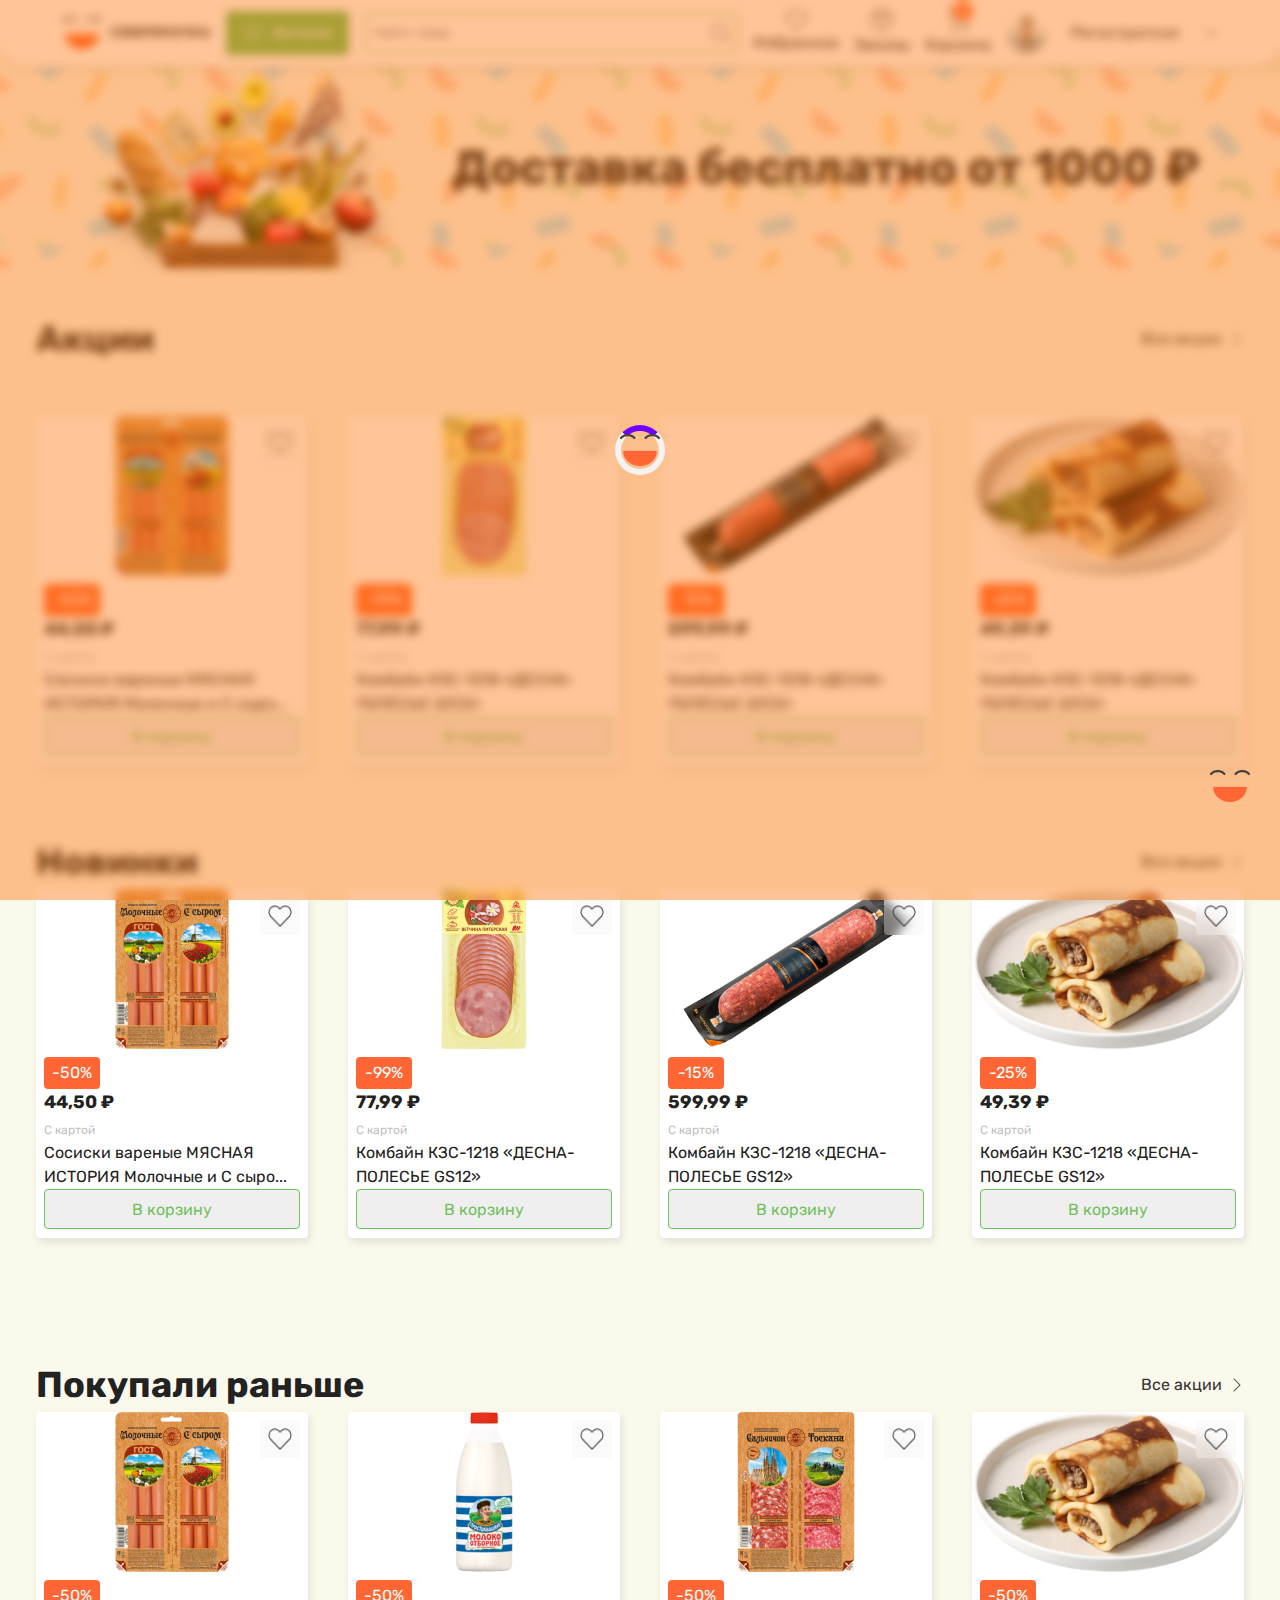
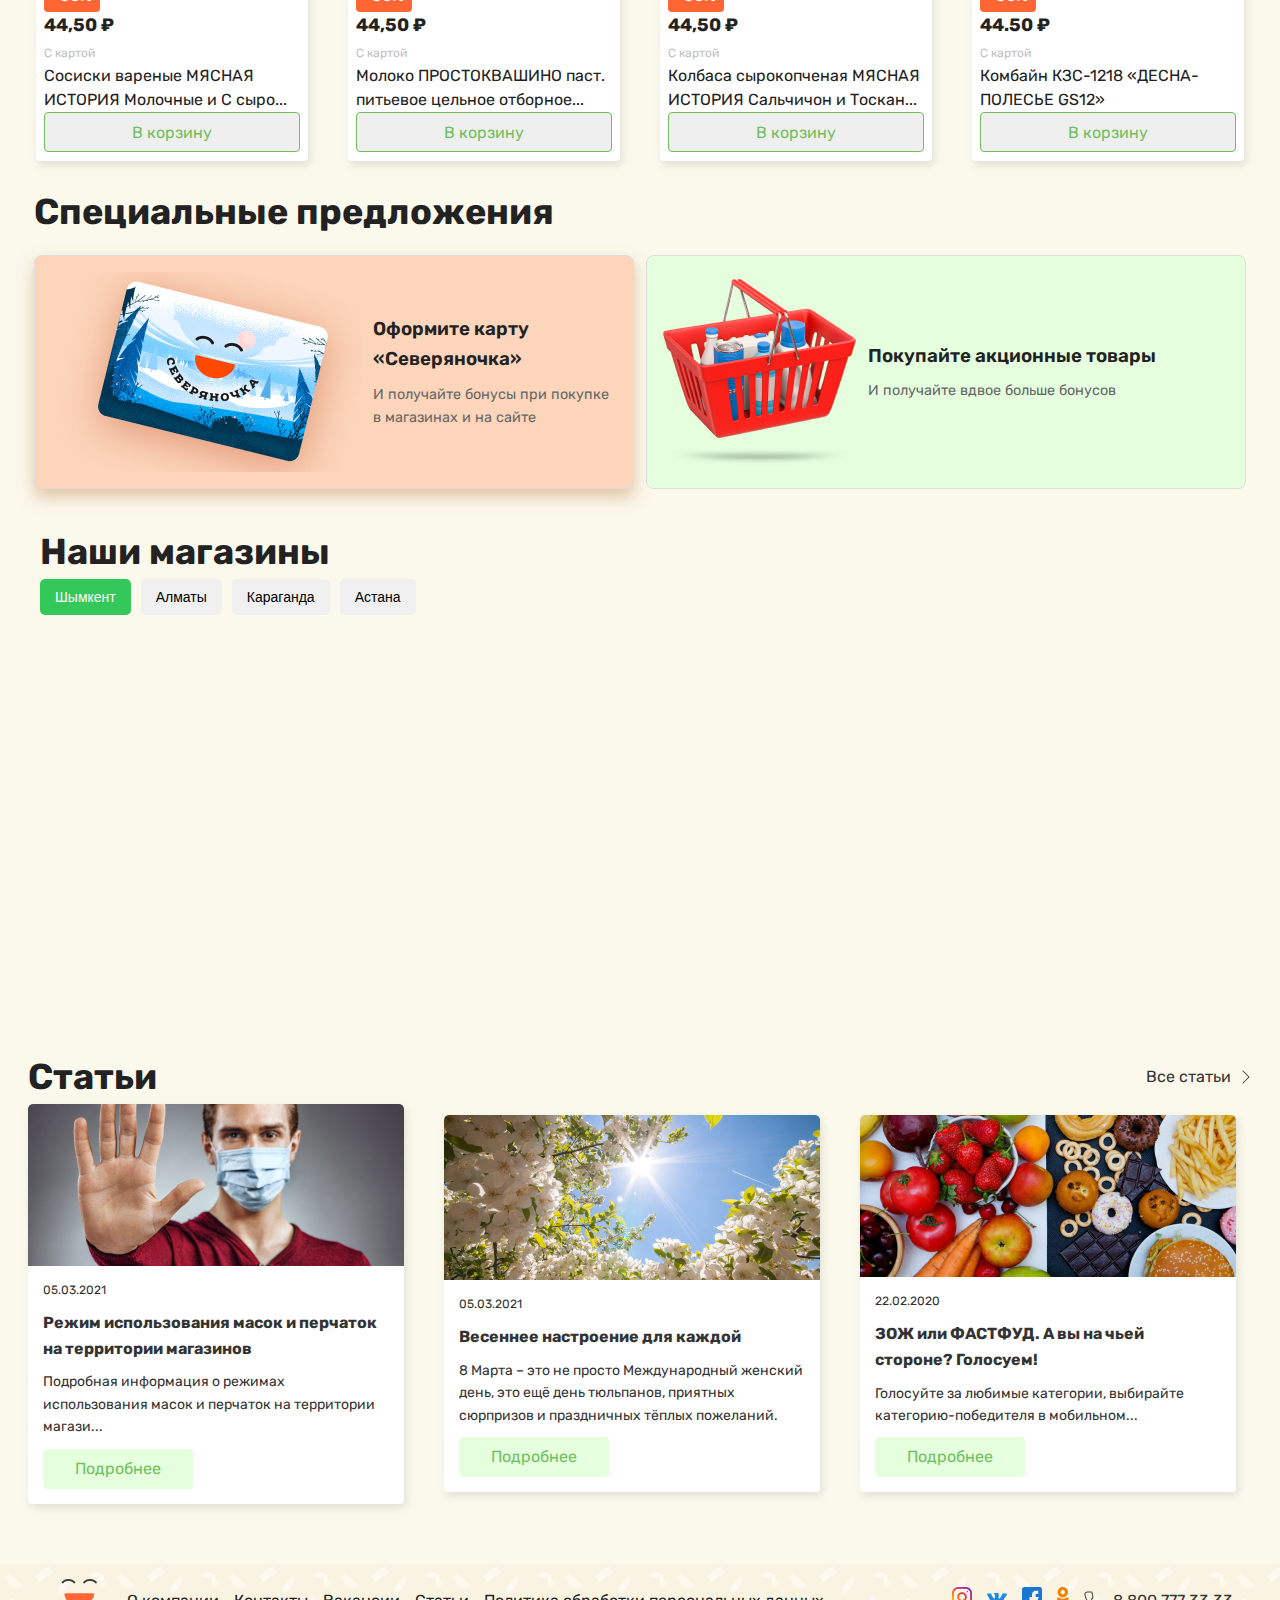
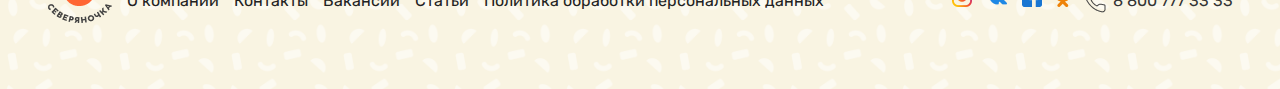
==== commit aa3f6c4a: "new" ====
--- a/index.html
+++ b/index.html
@@ -8,11 +8,13 @@
     <link rel="stylesheet" href="./css/main.min.css" />
   </head>
   <body>
+    <!-- loader -->
     <div id="loading-spinner">
       <div class="spinner">
         <img src="./assets/icon/header/logo.png" alt="" />
       </div>
     </div>
+    <!-- loader done -->
     <!-- header -->
     <header>
       <div class="container">
@@ -140,6 +142,10 @@
       </div>
     </main>
     <!-- header done -->
+    <!-- back-top -->
+    <div class="back-top" id="myBtn">
+      <img src="./assets/icon/header/logo.png" alt="" />
+    </div>
     <!-- section-1 -->
     <section class="slider-section">
       <div class="container">
@@ -393,5 +399,6 @@
     <script src="./js/home.js"></script>
     <script src="./js/main.js"></script>
     <script src="./js/loading.js"></script>
+    <script src="./js/back-top.js"></script>
   </body>
 </html>
--- a/css/main.min.css
+++ b/css/main.min.css
@@ -1 +1 @@
-@import"https://fonts.googleapis.com/css2?family=Montserrat:ital,wght@0,100..900;1,100..900&family=Rubik:ital,wght@0,300..900;1,300..900&display=swap";*{margin:0;padding:0;box-sizing:border-box}body{background:#fbf8ec}.container{max-width:1440px;margin:0 auto;padding:0 20px}ul,li{list-style:none}a{text-decoration:none}body{font-family:"Rubik",sans-serif;line-height:1.6;color:#333}h1,h2,h3{color:#222}p.span{color:#606060}.header_button{padding:10px 15px;gap:8px;border-radius:4px;display:flex;align-items:center;justify-content:center;background:#70c05b;font-family:Rubik;font-size:16px;font-weight:400;line-height:24px;text-align:center;text-underline-position:from-font;-webkit-text-decoration-skip-ink:none;text-decoration-skip-ink:none}@media(max-width: 1080px){.header_button{padding:8px 7px 8px 14px}}@media(max-width: 672px){.header_button{display:none}}.header_button span{rotate:-90deg}.header_button a{display:flex;align-items:center;color:#fff}@media(max-width: 1080px){.header_button p a{display:none}}.buy_btn{width:256px;height:40px;padding:8px;gap:8px;border-radius:4px;border:1px solid #70c05b;color:#70c05b;font-family:Rubik;font-size:16px;font-weight:400;line-height:24px;text-align:center;text-underline-position:from-font;-webkit-text-decoration-skip-ink:none;text-decoration-skip-ink:none;transition:.2s ease-in-out}.buy_btn:hover{background:#f63;color:#fff;border:none;cursor:pointer}.menu_toggle{display:none}.menu_toggle .main_dropdown{display:flex;align-items:center;background:#fff;box-shadow:2px 4px 8px 0px rgba(0,0,0,.1);position:fixed;top:67px;width:100%;z-index:149;padding:10px}.menu_toggle .main_dropdown .header_dropdown{display:grid;grid-template-columns:repeat(4, 1fr);gap:24px 40px}.menu_toggle .main_dropdown .header_dropdown .dropdown_item a{color:#222;font-family:Rubik;font-size:16px;font-weight:700;line-height:24px;text-align:left;text-underline-position:from-font;-webkit-text-decoration-skip-ink:none;text-decoration-skip-ink:none}.menu_toggle .main_dropdown .header_dropdown .dropdown_item a:hover{color:#f63}@media(max-width: 1192px){.menu_toggle .main_dropdown .header_dropdown{grid-template-columns:repeat(3, 1fr);gap:10px 100px;justify-content:center}}@media(max-width: 1080px){.menu_toggle .main_dropdown .header_dropdown{grid-template-columns:repeat(3, 1fr);gap:10px 72px;justify-content:center}}@media(max-width: 995px){.menu_toggle .main_dropdown .header_dropdown{grid-template-columns:repeat(2, 1fr);gap:10px 200px;justify-content:center}}@media(max-width: 790px){.menu_toggle .main_dropdown .header_dropdown{grid-template-columns:repeat(2, 1fr);gap:10px 100px;justify-content:center}}@media(max-width: 672px){.menu_toggle .main_dropdown .header_dropdown{grid-template-columns:repeat(1, 1fr);gap:4px 100px;justify-content:center}}.active{display:block}#loading-spinner{position:fixed;top:0;left:0;width:100%;height:100%;background-color:rgba(255,111,0,.409);-webkit-backdrop-filter:blur(5px);backdrop-filter:blur(5px);display:flex;justify-content:center;align-items:center;z-index:9999}.spinner{border:6px solid #f3f3f3;border-top:6px solid #6f00ff;border-radius:50%;width:50px;height:50px;animation:spin 1s linear infinite;display:flex;align-items:center;justify-content:center}@keyframes spin{0%{transform:rotate(0deg)}100%{transform:rotate(360deg)}}::-webkit-scrollbar{width:12px;height:12px}::-webkit-scrollbar-track{background:#f1f1f1;border-radius:10px}::-webkit-scrollbar-thumb{background:#f63;border-radius:10px}::-webkit-scrollbar-thumb:hover{background:#34c759;-webkit-transition:.3s ease-in-out;transition:.3s ease-in-out}footer{background:url(../../assets/images/footer/bg.png);background-size:contain;background-color:#f9f4e2;position:relative;height:125px;top:180px;padding-top:15px}@media(max-width: 672px){footer{padding-bottom:20vh}}@media(max-width: 608px){footer{padding-bottom:25vh}}@media(max-width: 512px){footer{padding-bottom:30vh}}@media(max-width: 412px){footer{padding-bottom:40vh}}footer .footer_section{max-width:1185px;margin:0 auto;display:flex;align-items:center;justify-content:space-between}footer .footer_section .footer_left{display:flex;align-items:center;justify-content:none;gap:15px}@media(max-width: 512px){footer .footer_section .footer_left{flex-direction:column}}footer .footer_section .footer_left ul{display:flex;gap:15px}@media(max-width: 1092px){footer .footer_section .footer_left ul{flex-wrap:wrap}}footer .footer_section .footer_left ul li a{color:#222}footer .footer_section .footer_social{display:flex;align-items:center;gap:15px}@media(max-width: 512px){footer .footer_section .footer_social{flex-direction:column;border:1px solid #db7093;padding:5px;border-radius:24px;-webkit-backdrop-filter:blur(2px);backdrop-filter:blur(2px)}}footer .footer_section .footer_social ul{display:flex;gap:15px}@media(max-width: 1092px){footer .footer_section .footer_social ul{flex-wrap:wrap}}footer .footer_section .footer_social .footer-phone{display:flex;align-items:center;gap:5px}@media(max-width: 1092px){footer .footer_section .footer_social .footer-phone{flex-wrap:wrap}}.header_button{padding:10px 15px;gap:8px;border-radius:4px;display:flex;align-items:center;justify-content:center;background:#70c05b;font-family:Rubik;font-size:16px;font-weight:400;line-height:24px;text-align:center;text-underline-position:from-font;-webkit-text-decoration-skip-ink:none;text-decoration-skip-ink:none}@media(max-width: 1080px){.header_button{padding:8px 7px 8px 14px}}@media(max-width: 672px){.header_button{display:none}}.header_button span{rotate:-90deg}.header_button a{display:flex;align-items:center;color:#fff}@media(max-width: 1080px){.header_button p a{display:none}}.buy_btn{width:256px;height:40px;padding:8px;gap:8px;border-radius:4px;border:1px solid #70c05b;color:#70c05b;font-family:Rubik;font-size:16px;font-weight:400;line-height:24px;text-align:center;text-underline-position:from-font;-webkit-text-decoration-skip-ink:none;text-decoration-skip-ink:none;transition:.2s ease-in-out}.buy_btn:hover{background:#f63;color:#fff;border:none;cursor:pointer}header{display:flex;align-items:center;justify-content:center;background:#fff;box-shadow:2px 4px 8px 0px rgba(0,0,0,.1);position:fixed;top:0;width:100%;z-index:150;border-radius:0 0 25px 25px;box-shadow:2px 4px 8px 0px rgba(0,0,0,.1)}header .header_menu{display:flex;align-items:center;justify-content:none;gap:15px}header .header_menu .site_brend{display:flex;align-items:center;justify-content:none;gap:8px}@media(max-width: 790px){header .header_menu .site_brend .severyochka{display:none}}header .header_menu .search{display:flex;align-items:center;justify-content:none;gap:none;position:relative}header .header_menu .search input{width:374px;height:40px;padding:8px;gap:10px;border-radius:4px;border:1px solid #70c05b;color:#606060;outline:none}@media(max-width: 995px){header .header_menu .search input{width:190px}}header .header_menu .search img{position:absolute;right:5px}header .header_menu .search .searchCount{position:absolute;right:-8px;top:-10px;color:#fff;font-weight:bold;background:#f50;border-radius:50%;padding:0px 8px;text-align:center;border:1px solid #70f;-webkit-backdrop-filter:blur(5px);backdrop-filter:blur(5px)}nav{display:flex;align-items:center;justify-content:space-between;gap:15px;padding:8px}nav .navbar_menu{display:flex;align-items:center;justify-content:none;gap:15px}@media(max-width: 672px){nav .navbar_menu{display:none}}nav .navbar_menu ul{display:flex;align-items:center;justify-content:none;gap:15px}nav .navbar_menu ul li{display:flex;align-items:center;flex-direction:column;position:relative}nav .navbar_menu ul li .cardCount{position:absolute;background:#f63;width:20px;height:18px;bottom:38px;left:28px;padding:2px 4px -4px 4px;color:#fff;gap:10px;border-radius:15px;text-align:center;font-size:12px}nav .navbar_menu ul li a{color:#222}nav .navbar_menu .navbar_login .login{display:flex;align-items:center;justify-content:none;gap:25px}@media(max-width: 1210px){nav .navbar_menu .navbar_login .login{gap:10px}nav .navbar_menu .navbar_login .login .indicator{display:none}}@media(max-width: 1192px){nav .navbar_menu .navbar_login .login p{display:none}}nav .navbar_menu .navbar_login a{color:#222}.small_navbar{position:fixed;display:none;bottom:0;left:0;right:0;background-color:#fff;z-index:10;border-radius:25px 25px 0 0;box-shadow:2px 4px 8px 0px rgba(0,0,0,.1)}@media(max-width: 672px){.small_navbar{display:block}}.small_navbar nav{display:flex;justify-content:center;padding:10px 20px}.small_navbar nav ul{display:flex;align-items:center;gap:10px;margin:0;padding:0;list-style:none}.small_navbar nav ul li{display:flex;align-items:center;flex-direction:column}.small_navbar nav ul li a{display:flex;flex-direction:column;align-items:center;gap:2px;text-decoration:none;color:var(--text-color);font-size:14px}.small_navbar nav ul li a:hover{color:#f63}.header_button{padding:10px 15px;gap:8px;border-radius:4px;display:flex;align-items:center;justify-content:center;background:#70c05b;font-family:Rubik;font-size:16px;font-weight:400;line-height:24px;text-align:center;text-underline-position:from-font;-webkit-text-decoration-skip-ink:none;text-decoration-skip-ink:none}@media(max-width: 1080px){.header_button{padding:8px 7px 8px 14px}}@media(max-width: 672px){.header_button{display:none}}.header_button span{rotate:-90deg}.header_button a{display:flex;align-items:center;color:#fff}@media(max-width: 1080px){.header_button p a{display:none}}.buy_btn{width:256px;height:40px;padding:8px;gap:8px;border-radius:4px;border:1px solid #70c05b;color:#70c05b;font-family:Rubik;font-size:16px;font-weight:400;line-height:24px;text-align:center;text-underline-position:from-font;-webkit-text-decoration-skip-ink:none;text-decoration-skip-ink:none;transition:.2s ease-in-out}.buy_btn:hover{background:#f63;color:#fff;border:none;cursor:pointer}.slider-section{background:url(../../assets/images/slider/basket-bg.png);background-size:contain;display:flex;align-items:center;justify-content:center;gap:none;position:relative;top:68px}@media(max-width: 672px){.slider-section{top:57px}}.slider-section .slider{display:flex;align-items:center;justify-content:none;gap:4vh}@media(max-width: 672px){.slider-section .slider{flex-direction:column;align-items:center;gap:20px}}@media(max-width: 672px){.slider-section .slider img{width:50%}}.slider-section .slider h1{color:#222;font-family:Rubik;font-size:48px;font-weight:700;line-height:72px;text-align:center;text-underline-position:from-font;-webkit-text-decoration-skip-ink:none;text-decoration-skip-ink:none}@media(max-width: 672px){.slider-section .slider h1{font-size:36px;line-height:48px}}@media(max-width: 420px){.slider-section .slider h1{font-size:28px;line-height:36px}}.products-1{position:relative;top:112px}.products-1 .products_father{display:flex;align-items:center;justify-content:none;gap:120px;flex-direction:column}.products-1 .cards-top-text{display:flex;justify-content:space-between;align-items:center}@media(max-width: 768px){.products-1 .cards-top-text{align-items:center;gap:16px}}.products-1 .cards-top-text h1{color:#222;font-family:Rubik,sans-serif;font-size:36px;font-weight:700;line-height:54px;margin:0}.products-1 .cards-top-text .all_products{display:flex;align-items:center;gap:8px}.products-1 .cards-top-text .all_products img{transform:rotate(-90deg)}.products-1 .discount-row{display:flex;align-items:center;justify-content:space-between;gap:40px;position:relative;top:50px;flex-wrap:wrap}@media(max-width: 623px){.products-1 .discount-row{flex-direction:column;align-items:center;gap:16px}}.products-1 .discount-row .product-card{width:272px;height:349px;display:flex;align-items:center;justify-content:none;gap:0px;flex-direction:column;gap:0px;border-radius:4px;opacity:0px;background:#fff;box-shadow:2px 4px 8px 0px rgba(0,0,0,.1)}.products-1 .discount-row .product-card h3{color:#222;font-family:Rubik;font-size:18px;font-weight:700;line-height:27px;text-align:left;text-underline-position:from-font;-webkit-text-decoration-skip-ink:none;text-decoration-skip-ink:none}.products-1 .discount-row .product-card p{color:#222;font-family:Rubik;font-size:16px;font-weight:400;line-height:24px;text-align:left;text-underline-position:from-font;-webkit-text-decoration-skip-ink:none;text-decoration-skip-ink:none;width:256px;height:48px}.products-1 .discount-row .product-card__discount-row{width:56px;height:32px;top:118px;left:10px;padding:4px 8px 4px 8px;gap:10px;border-radius:4px;background:#f63;color:#fff;font-family:Rubik;font-size:16px;font-weight:400;line-height:24px;text-align:center;text-underline-position:from-font;-webkit-text-decoration-skip-ink:none;text-decoration-skip-ink:none}.products-1 .newProducts-row{display:flex;align-items:center;justify-content:space-between;gap:40px;flex-wrap:wrap}@media(max-width: 623px){.products-1 .newProducts-row{flex-direction:column;align-items:center;gap:16px}}.products-1 .newProducts-row .product-card{width:272px;height:349px;display:flex;align-items:center;justify-content:none;gap:0px;flex-direction:column;gap:0px;border-radius:4px;opacity:0px;background:#fff;box-shadow:2px 4px 8px 0px rgba(0,0,0,.1)}.products-1 .newProducts-row .product-card h3{color:#222;font-family:Rubik;font-size:18px;font-weight:700;line-height:27px;text-align:left;text-underline-position:from-font;-webkit-text-decoration-skip-ink:none;text-decoration-skip-ink:none}.products-1 .newProducts-row .product-card p{color:#222;font-family:Rubik;font-size:16px;font-weight:400;line-height:24px;text-align:left;text-underline-position:from-font;-webkit-text-decoration-skip-ink:none;text-decoration-skip-ink:none;width:256px;height:48px}.products-1 .newProducts-row .product-card__discount-row{width:56px;height:32px;top:118px;left:10px;padding:4px 8px 4px 8px;gap:10px;border-radius:4px;background:#f63;color:#fff;font-family:Rubik;font-size:16px;font-weight:400;line-height:24px;text-align:center;text-underline-position:from-font;-webkit-text-decoration-skip-ink:none;text-decoration-skip-ink:none}.products-1 .boughtProducts-row{display:flex;align-items:center;justify-content:space-between;gap:40px;flex-wrap:wrap}@media(max-width: 623px){.products-1 .boughtProducts-row{flex-direction:column;align-items:center;gap:16px}}.products-1 .boughtProducts-row .product-card{width:272px;height:349px;display:flex;align-items:center;justify-content:none;gap:0px;flex-direction:column;gap:0px;border-radius:4px;opacity:0px;background:#fff;box-shadow:2px 4px 8px 0px rgba(0,0,0,.1)}.products-1 .boughtProducts-row .product-card h3{color:#222;font-family:Rubik;font-size:18px;font-weight:700;line-height:27px;text-align:left;text-underline-position:from-font;-webkit-text-decoration-skip-ink:none;text-decoration-skip-ink:none}.products-1 .boughtProducts-row .product-card p{color:#222;font-family:Rubik;font-size:16px;font-weight:400;line-height:24px;text-align:left;text-underline-position:from-font;-webkit-text-decoration-skip-ink:none;text-decoration-skip-ink:none;width:256px;height:48px}.products-1 .product-card__discount-row{width:56px;height:32px;top:118px;left:10px;padding:4px 8px 4px 8px;gap:10px;border-radius:4px;background:#f63;color:#fff;font-family:Rubik;font-size:16px;font-weight:400;line-height:24px;text-align:center;text-underline-position:from-font;-webkit-text-decoration-skip-ink:none;text-decoration-skip-ink:none}.products-1 .product-card__footer{position:relative}.products-1 .product-card__footer .product-like{position:absolute;right:0;top:-160px;cursor:pointer;width:40px;height:38px;padding:8px;border-radius:4px;background:rgba(243,242,241,.372);-webkit-backdrop-filter:blur(5px);backdrop-filter:blur(5px)}.products-1 .product-discount{color:#bfbfbf;font-family:Rubik;font-size:12px;font-weight:400;line-height:18px;text-align:left;text-underline-position:from-font;-webkit-text-decoration-skip-ink:none;text-decoration-skip-ink:none}.special-offers{position:relative;top:120px;padding:16px;max-width:1244px;margin:0 auto}.special-offers__title{color:#222;font-family:Rubik;font-size:36px;font-weight:700;line-height:54px;text-align:left;text-underline-position:from-font;-webkit-text-decoration-skip-ink:none;text-decoration-skip-ink:none;margin-bottom:16px}.special-offers__grid{display:grid;gap:12px;grid-template-columns:1fr}@media(min-width: 768px){.special-offers__grid{grid-template-columns:repeat(2, 1fr)}}.special-offers__card{background:#fcd5ba;box-shadow:0px 8px 16px 0px rgba(202,147,96,.5);border:1px solid #ddd;border-radius:8px;padding:16px;display:flex;align-items:center;gap:12px;transition:transform .2s ease}@media(max-width: 526px){.special-offers__card{flex-direction:column;align-items:center}}.special-offers__card:hover{transform:translateY(-2px)}.special-offers__card-image{width:80px;height:80px;-o-object-fit:contain;object-fit:contain}.special-offers__card-content{flex:1}.special-offers__card-title{font-weight:600;margin-bottom:8px}.special-offers__card-description{color:#666;font-size:.9rem}.special-offers__card__two{background:#e5ffde;border:1px solid #ddd;border-radius:8px;padding:16px;display:flex;align-items:center;gap:12px;transition:transform .2s ease}@media(max-width: 526px){.special-offers__card__two{flex-direction:column;align-items:center}}.special-offers__card__two:hover{transform:translateY(-2px)}.map-section{text-align:center;padding:20px;position:relative;top:120px;max-width:1244px;margin:0 auto}.map-section h2{color:#222;font-family:Rubik;font-size:36px;font-weight:700;line-height:54px;text-align:left;text-underline-position:from-font;-webkit-text-decoration-skip-ink:none;text-decoration-skip-ink:none}.map-section .buttons{display:flex;justify-content:start;gap:10px;margin-bottom:15px}@media(max-width: 456px){.map-section .buttons{flex-wrap:wrap}}.map-section .buttons button{padding:10px 15px;border:none;background-color:#f0f0f0;cursor:pointer;border-radius:5px;font-size:14px;transition:background-color .3s;position:relative;white-space:nowrap}.map-section .buttons button:hover{background-color:#ddd}.map-section .buttons button.active{background-color:#34c759;color:#fff}.map-section .map-container{position:relative;width:100%;height:400px}.map-section .map-container .map{display:none;position:absolute;width:100%;height:100%;border:0}.map-section .map-container .map.active{display:block}.state{max-width:1225px;margin:0 auto;position:relative;top:120px}.state .state-top_text{display:flex;align-items:center;justify-content:space-between;gap:none}.state .state-top_text h1{font-family:Rubik;font-size:36px;font-weight:700;line-height:54px;text-align:left;text-underline-position:from-font;-webkit-text-decoration-skip-ink:none;text-decoration-skip-ink:none;color:#222}.state .state-top_text .all-state{display:flex;align-items:center;justify-content:none;gap:8px}.state .state-top_text .all-state img{rotate:-90deg}.state .state-cards{display:flex;align-items:center;justify-content:none;gap:40px}@media(max-width: 1242px){.state .state-cards{display:grid;grid-template-columns:repeat(3, 1fr);margin:0 auto;justify-content:center;align-items:center;gap:20px}}@media(max-width: 768px){.state .state-cards{grid-template-columns:repeat(2, 1fr);gap:15px}}@media(max-width: 480px){.state .state-cards{grid-template-columns:1fr;gap:10px;padding:10px}}.state .state-cards .state-card{background:#fff;box-shadow:2px 4px 8px 0px rgba(0,0,0,.1);width:100%;max-width:376px;height:auto;display:flex;align-items:start;flex-direction:column;border-radius:4px;overflow:hidden;transition:transform .3s}.state .state-cards .state-card:hover{transform:scale(1.05)}.state .state-cards .state-card img{border-radius:5px 5px 0 0;width:100%;height:auto}.state .state-cards .state-card .state_texts{display:flex;flex-direction:column;gap:10px;padding:15px}.state .state-cards .state-card .state_texts span{font-size:12px}.state .state-cards .state-card .state_texts h4{font-size:16px}.state .state-cards .state-card .state_texts p{font-size:14px}.state .state-cards .state-card .state_texts button{width:100%;max-width:150px;height:40px;padding:8px;gap:8px;border-radius:4px;background:#e5ffde;border:none;color:#70c05b;font-family:Rubik;font-size:16px;font-weight:400;line-height:24px;text-align:center;text-underline-position:from-font;-webkit-text-decoration-skip-ink:none;text-decoration-skip-ink:none;cursor:pointer;transition:background-color .3s}.state .state-cards .state-card .state_texts button:hover{background:#70c05b;color:#fff}.page_link{position:relative;top:100px;max-width:1186px;margin:0 auto}.page_link .links ul{display:flex;align-items:center;gap:10px}.page_link .links ul img{rotate:-90deg}.page_link .links ul li a{color:#8f8f8f}.catalog{margin-top:120px}.catalog .catalog_section{max-width:1158px;margin:0 auto}.catalog .catalog_section h1{color:#222;font-family:Rubik;font-size:64px;font-weight:700;line-height:96px;text-align:left;text-underline-position:from-font;-webkit-text-decoration-skip-ink:none;text-decoration-skip-ink:none}.catalog .catalog_section .cards{display:flex;flex-wrap:wrap;gap:15px;justify-content:center}.catalog .catalog_section .cards img{max-width:100%}.korzina{margin-top:120px}.korzina .korzina-section{max-width:1155px;margin:0 auto}.korzina .korzina-section h1{color:#222;font-family:Rubik;font-size:64px;font-weight:700;line-height:96px;text-align:left;text-underline-position:from-font;-webkit-text-decoration-skip-ink:none;text-decoration-skip-ink:none}.korzina .korzina-section .in_takes{display:flex;align-items:center;justify-content:space-between;background:#fff;box-shadow:1px 2px 4px 0px rgba(0,0,0,.1);width:876px;height:72px;gap:16px;border-radius:4px;max-width:100%;transition:.2s ease-in-out}.korzina .korzina-section .in_takes:hover{box-shadow:4px 8px 16px 0px rgba(255,102,51,.2)}.korzina .korzina-section .in_takes .korzina-content{display:flex;align-items:center;justify-content:none;gap:20px}.korzina .korzina-section .in_takes .korzina-content img{width:80px;height:60px;padding:10px;border-radius:4px;background:#fff;box-shadow:1px 2px 4px 0px rgba(0,0,0,.1)}.korzina .korzina-section .in_takes .korzina-content .in_texts{display:flex;flex-direction:column;gap:8px}.korzina .korzina-section .in_takes .korzina-content .in_texts h1{color:#222;font-family:Rubik;font-size:16px;font-weight:400;line-height:24px;text-align:left;text-underline-position:from-font;-webkit-text-decoration-skip-ink:none;text-decoration-skip-ink:none}.korzina .korzina-section .in_takes .korzina-content .in_texts .pr_cost{display:flex;align-items:center;gap:5px}.korzina .korzina-section .in_takes .korzina-content .in_texts .pr_cost h4{color:#222}.allProdactStyle{display:grid;grid-template-columns:repeat(3, 1fr);align-items:center;gap:25px;max-width:100%}@media(max-width: 940px){.allProdactStyle{grid-template-columns:repeat(2, 1fr);gap:15px}}@media(max-width: 940px){.allProdactStyle{grid-template-columns:repeat(1, 1fr);gap:10px}}.allProdactStyle .product-card{grid-template-columns:repeat(3, 1);background:#fff;box-shadow:1px 2px 4px 0px rgba(0,0,0,.1);border-radius:5px}.allProdactStyle .product-card .product-card__body{display:flex;flex-direction:column;align-items:center}.allProdactStyle .product-card .product-card__footer{display:flex;flex-direction:column;align-items:center;padding:15px}.allProdactStyle .product-card .product-card__footer p{text-align:center}.notResultDiv{display:flex;flex-direction:column}.notResultDiv .notPr{color:#222;font-family:Rubik;font-size:64px;font-weight:700;line-height:96px;text-align:left;text-underline-position:from-font;-webkit-text-decoration-skip-ink:none;text-decoration-skip-ink:none}.content_father{max-width:1155px;margin:0 auto;position:relative;top:150px;display:flex;gap:25px;flex-direction:column}.content_father h1{color:#222;font-family:Rubik;font-size:64px;font-weight:700;line-height:96px;text-align:left;text-underline-position:from-font;-webkit-text-decoration-skip-ink:none;text-decoration-skip-ink:none}.content_father .cart-content{display:flex;flex-direction:column;gap:25px}@media(max-width: 580px){.content_father .cart-content{flex-wrap:wrap}}.content_father .cart-content .card-body-footer-father{display:flex;align-items:center;justify-content:none;gap:15px;background:#fff;box-shadow:1px 2px 4px 0px rgba(0,0,0,.1);width:74vh;max-width:100%;border-radius:5px}.content_father .cart-content .card-body-footer-father .cart-body img{width:80px;height:60px;padding:10px;gap:10px;border-radius:4px;background:#fff;box-shadow:1px 2px 4px 0px rgba(0,0,0,.1)}.content_father .cart-content .card-body-footer-father .cart-footer{width:536px;height:72px;padding:10px 0px 10px 0px;display:flex;align-items:start;gap:15px}.content_father .cart-content .card-body-footer-father .cart-footer h3{color:#222;font-family:Rubik;font-size:18px;font-weight:700;line-height:24px;text-align:left;text-underline-position:from-font;-webkit-text-decoration-skip-ink:none;text-decoration-skip-ink:none}.content_father .cart-content .card-body-footer-father .cart-footer p{color:#222;font-family:Rubik;font-size:12px;font-weight:700;line-height:18px;text-align:left;text-underline-position:from-font;-webkit-text-decoration-skip-ink:none;text-decoration-skip-ink:none}.content_father .cart-content .card-body-footer-father .cart-footer .add_remove_btn{display:flex;align-items:center;gap:15px;width:110px;height:40px;padding:8px;border-radius:4px;background:#70c05b;justify-content:center;color:#fff}.content_father .cart-content .card-body-footer-father .cart-footer .add_remove_btn .minus{border:none;outline:none;background:none;cursor:pointer;color:#fff;font-size:30px}.content_father .cart-content .card-body-footer-father .cart-footer .add_remove_btn .plus{border:none;outline:none;background:none;cursor:cell;color:#fff;font-size:24px}+@import"https://fonts.googleapis.com/css2?family=Montserrat:ital,wght@0,100..900;1,100..900&family=Rubik:ital,wght@0,300..900;1,300..900&display=swap";*{margin:0;padding:0;box-sizing:border-box}body{background:#fbf8ec}.container{max-width:1440px;margin:0 auto;padding:0 20px}ul,li{list-style:none}a{text-decoration:none}body{font-family:"Rubik",sans-serif;line-height:1.6;color:#333}h1,h2,h3{color:#222}p.span{color:#606060}.header_button{padding:10px 15px;gap:8px;border-radius:4px;display:flex;align-items:center;justify-content:center;background:#70c05b;font-family:Rubik;font-size:16px;font-weight:400;line-height:24px;text-align:center;text-underline-position:from-font;-webkit-text-decoration-skip-ink:none;text-decoration-skip-ink:none}@media(max-width: 1080px){.header_button{padding:8px 7px 8px 14px}}@media(max-width: 672px){.header_button{display:none}}.header_button span{rotate:-90deg}.header_button a{display:flex;align-items:center;color:#fff}@media(max-width: 1080px){.header_button p a{display:none}}.buy_btn{width:256px;height:40px;padding:8px;gap:8px;border-radius:4px;border:1px solid #70c05b;color:#70c05b;font-family:Rubik;font-size:16px;font-weight:400;line-height:24px;text-align:center;text-underline-position:from-font;-webkit-text-decoration-skip-ink:none;text-decoration-skip-ink:none;transition:.2s ease-in-out}.buy_btn:hover{background:#f63;color:#fff;border:none;cursor:pointer}.menu_toggle{display:none}.menu_toggle .main_dropdown{display:flex;align-items:center;background:#fff;box-shadow:2px 4px 8px 0px rgba(0,0,0,.1);position:fixed;top:67px;width:100%;z-index:149;padding:10px}.menu_toggle .main_dropdown .header_dropdown{display:grid;grid-template-columns:repeat(4, 1fr);gap:24px 40px}.menu_toggle .main_dropdown .header_dropdown .dropdown_item a{color:#222;font-family:Rubik;font-size:16px;font-weight:700;line-height:24px;text-align:left;text-underline-position:from-font;-webkit-text-decoration-skip-ink:none;text-decoration-skip-ink:none}.menu_toggle .main_dropdown .header_dropdown .dropdown_item a:hover{color:#f63}@media(max-width: 1192px){.menu_toggle .main_dropdown .header_dropdown{grid-template-columns:repeat(3, 1fr);gap:10px 100px;justify-content:center}}@media(max-width: 1080px){.menu_toggle .main_dropdown .header_dropdown{grid-template-columns:repeat(3, 1fr);gap:10px 72px;justify-content:center}}@media(max-width: 995px){.menu_toggle .main_dropdown .header_dropdown{grid-template-columns:repeat(2, 1fr);gap:10px 200px;justify-content:center}}@media(max-width: 790px){.menu_toggle .main_dropdown .header_dropdown{grid-template-columns:repeat(2, 1fr);gap:10px 100px;justify-content:center}}@media(max-width: 672px){.menu_toggle .main_dropdown .header_dropdown{grid-template-columns:repeat(1, 1fr);gap:4px 100px;justify-content:center}}.active{display:block}#loading-spinner{position:fixed;top:0;left:0;width:100%;height:100%;background-color:rgba(255,111,0,.409);-webkit-backdrop-filter:blur(5px);backdrop-filter:blur(5px);display:flex;justify-content:center;align-items:center;z-index:9999}.spinner{border:6px solid #f3f3f3;border-top:6px solid #6f00ff;border-radius:50%;width:50px;height:50px;animation:spin 1s linear infinite;display:flex;align-items:center;justify-content:center}@keyframes spin{0%{transform:rotate(0deg)}100%{transform:rotate(360deg)}}::-webkit-scrollbar{width:12px;height:12px}::-webkit-scrollbar-track{background:#f1f1f1;border-radius:10px}::-webkit-scrollbar-thumb{background:#f63;border-radius:10px}::-webkit-scrollbar-thumb:hover{background:#34c759;-webkit-transition:.3s ease-in-out;transition:.3s ease-in-out}.back-top{position:fixed;bottom:10vh;right:30px;cursor:pointer;z-index:99999}#myBtn{scroll-behavior:smooth}footer{background:url(../../assets/images/footer/bg.png);background-size:contain;background-color:#f9f4e2;position:relative;height:125px;top:180px;padding-top:15px}@media(max-width: 672px){footer{padding-bottom:20vh}}@media(max-width: 608px){footer{padding-bottom:25vh}}@media(max-width: 512px){footer{padding-bottom:30vh}}@media(max-width: 412px){footer{padding-bottom:40vh}}footer .footer_section{max-width:1185px;margin:0 auto;display:flex;align-items:center;justify-content:space-between}footer .footer_section .footer_left{display:flex;align-items:center;justify-content:none;gap:15px}@media(max-width: 512px){footer .footer_section .footer_left{flex-direction:column}}footer .footer_section .footer_left ul{display:flex;gap:15px}@media(max-width: 1092px){footer .footer_section .footer_left ul{flex-wrap:wrap}}footer .footer_section .footer_left ul li a{color:#222}footer .footer_section .footer_social{display:flex;align-items:center;gap:15px}@media(max-width: 512px){footer .footer_section .footer_social{flex-direction:column;border:1px solid #db7093;padding:5px;border-radius:24px;-webkit-backdrop-filter:blur(2px);backdrop-filter:blur(2px)}}footer .footer_section .footer_social ul{display:flex;gap:15px}@media(max-width: 1092px){footer .footer_section .footer_social ul{flex-wrap:wrap}}footer .footer_section .footer_social .footer-phone{display:flex;align-items:center;gap:5px}@media(max-width: 1092px){footer .footer_section .footer_social .footer-phone{flex-wrap:wrap}}.header_button{padding:10px 15px;gap:8px;border-radius:4px;display:flex;align-items:center;justify-content:center;background:#70c05b;font-family:Rubik;font-size:16px;font-weight:400;line-height:24px;text-align:center;text-underline-position:from-font;-webkit-text-decoration-skip-ink:none;text-decoration-skip-ink:none}@media(max-width: 1080px){.header_button{padding:8px 7px 8px 14px}}@media(max-width: 672px){.header_button{display:none}}.header_button span{rotate:-90deg}.header_button a{display:flex;align-items:center;color:#fff}@media(max-width: 1080px){.header_button p a{display:none}}.buy_btn{width:256px;height:40px;padding:8px;gap:8px;border-radius:4px;border:1px solid #70c05b;color:#70c05b;font-family:Rubik;font-size:16px;font-weight:400;line-height:24px;text-align:center;text-underline-position:from-font;-webkit-text-decoration-skip-ink:none;text-decoration-skip-ink:none;transition:.2s ease-in-out}.buy_btn:hover{background:#f63;color:#fff;border:none;cursor:pointer}header{display:flex;align-items:center;justify-content:center;background:#fff;box-shadow:2px 4px 8px 0px rgba(0,0,0,.1);position:fixed;top:0;width:100%;z-index:150;border-radius:0 0 25px 25px;box-shadow:2px 4px 8px 0px rgba(0,0,0,.1)}header .header_menu{display:flex;align-items:center;justify-content:none;gap:15px}header .header_menu .site_brend{display:flex;align-items:center;justify-content:none;gap:8px}@media(max-width: 790px){header .header_menu .site_brend .severyochka{display:none}}header .header_menu .search{display:flex;align-items:center;justify-content:none;gap:none;position:relative}header .header_menu .search input{width:374px;height:40px;padding:8px;gap:10px;border-radius:4px;border:1px solid #70c05b;color:#606060;outline:none}@media(max-width: 995px){header .header_menu .search input{width:190px}}header .header_menu .search img{position:absolute;right:5px}header .header_menu .search .searchCount{position:absolute;right:-8px;top:-10px;color:#fff;font-weight:bold;background:#f50;border-radius:50%;padding:0px 8px;text-align:center;border:1px solid #70f;-webkit-backdrop-filter:blur(5px);backdrop-filter:blur(5px)}nav{display:flex;align-items:center;justify-content:space-between;gap:15px;padding:8px}nav .navbar_menu{display:flex;align-items:center;justify-content:none;gap:15px}@media(max-width: 672px){nav .navbar_menu{display:none}}nav .navbar_menu ul{display:flex;align-items:center;justify-content:none;gap:15px}nav .navbar_menu ul li{display:flex;align-items:center;flex-direction:column;position:relative}nav .navbar_menu ul li .cardCount{position:absolute;background:#f63;width:20px;height:18px;bottom:38px;left:28px;padding:2px 4px -4px 4px;color:#fff;gap:10px;border-radius:15px;text-align:center;font-size:12px}nav .navbar_menu ul li a{color:#222}nav .navbar_menu .navbar_login .login{display:flex;align-items:center;justify-content:none;gap:25px}@media(max-width: 1210px){nav .navbar_menu .navbar_login .login{gap:10px}nav .navbar_menu .navbar_login .login .indicator{display:none}}@media(max-width: 1192px){nav .navbar_menu .navbar_login .login p{display:none}}nav .navbar_menu .navbar_login a{color:#222}.small_navbar{position:fixed;display:none;bottom:0;left:0;right:0;background-color:#fff;z-index:10;border-radius:25px 25px 0 0;box-shadow:2px 4px 8px 0px rgba(0,0,0,.1)}@media(max-width: 672px){.small_navbar{display:block}}.small_navbar nav{display:flex;justify-content:center;padding:10px 20px}.small_navbar nav ul{display:flex;align-items:center;gap:10px;margin:0;padding:0;list-style:none}.small_navbar nav ul li{display:flex;align-items:center;flex-direction:column}.small_navbar nav ul li a{display:flex;flex-direction:column;align-items:center;gap:2px;text-decoration:none;color:var(--text-color);font-size:14px}.small_navbar nav ul li a:hover{color:#f63}.header_button{padding:10px 15px;gap:8px;border-radius:4px;display:flex;align-items:center;justify-content:center;background:#70c05b;font-family:Rubik;font-size:16px;font-weight:400;line-height:24px;text-align:center;text-underline-position:from-font;-webkit-text-decoration-skip-ink:none;text-decoration-skip-ink:none}@media(max-width: 1080px){.header_button{padding:8px 7px 8px 14px}}@media(max-width: 672px){.header_button{display:none}}.header_button span{rotate:-90deg}.header_button a{display:flex;align-items:center;color:#fff}@media(max-width: 1080px){.header_button p a{display:none}}.buy_btn{width:256px;height:40px;padding:8px;gap:8px;border-radius:4px;border:1px solid #70c05b;color:#70c05b;font-family:Rubik;font-size:16px;font-weight:400;line-height:24px;text-align:center;text-underline-position:from-font;-webkit-text-decoration-skip-ink:none;text-decoration-skip-ink:none;transition:.2s ease-in-out}.buy_btn:hover{background:#f63;color:#fff;border:none;cursor:pointer}.slider-section{background:url(../../assets/images/slider/basket-bg.png);background-size:contain;display:flex;align-items:center;justify-content:center;gap:none;position:relative;top:68px}@media(max-width: 672px){.slider-section{top:57px}}.slider-section .slider{display:flex;align-items:center;justify-content:none;gap:4vh}@media(max-width: 672px){.slider-section .slider{flex-direction:column;align-items:center;gap:20px}}@media(max-width: 672px){.slider-section .slider img{width:50%}}.slider-section .slider h1{color:#222;font-family:Rubik;font-size:48px;font-weight:700;line-height:72px;text-align:center;text-underline-position:from-font;-webkit-text-decoration-skip-ink:none;text-decoration-skip-ink:none}@media(max-width: 672px){.slider-section .slider h1{font-size:36px;line-height:48px}}@media(max-width: 420px){.slider-section .slider h1{font-size:28px;line-height:36px}}.products-1{position:relative;top:112px}.products-1 .products_father{display:flex;align-items:center;justify-content:none;gap:120px;flex-direction:column}.products-1 .cards-top-text{display:flex;justify-content:space-between;align-items:center}@media(max-width: 768px){.products-1 .cards-top-text{align-items:center;gap:16px}}.products-1 .cards-top-text h1{color:#222;font-family:Rubik,sans-serif;font-size:36px;font-weight:700;line-height:54px;margin:0}.products-1 .cards-top-text .all_products{display:flex;align-items:center;gap:8px}.products-1 .cards-top-text .all_products img{transform:rotate(-90deg)}.products-1 .discount-row{display:flex;align-items:center;justify-content:space-between;gap:40px;position:relative;top:50px;flex-wrap:wrap}@media(max-width: 623px){.products-1 .discount-row{flex-direction:column;align-items:center;gap:16px}}.products-1 .discount-row .product-card{width:272px;height:349px;display:flex;align-items:center;justify-content:none;gap:0px;flex-direction:column;gap:0px;border-radius:4px;opacity:0px;background:#fff;box-shadow:2px 4px 8px 0px rgba(0,0,0,.1)}.products-1 .discount-row .product-card h3{color:#222;font-family:Rubik;font-size:18px;font-weight:700;line-height:27px;text-align:left;text-underline-position:from-font;-webkit-text-decoration-skip-ink:none;text-decoration-skip-ink:none}.products-1 .discount-row .product-card p{color:#222;font-family:Rubik;font-size:16px;font-weight:400;line-height:24px;text-align:left;text-underline-position:from-font;-webkit-text-decoration-skip-ink:none;text-decoration-skip-ink:none;width:256px;height:48px}.products-1 .discount-row .product-card__discount-row{width:56px;height:32px;top:118px;left:10px;padding:4px 8px 4px 8px;gap:10px;border-radius:4px;background:#f63;color:#fff;font-family:Rubik;font-size:16px;font-weight:400;line-height:24px;text-align:center;text-underline-position:from-font;-webkit-text-decoration-skip-ink:none;text-decoration-skip-ink:none}.products-1 .newProducts-row{display:flex;align-items:center;justify-content:space-between;gap:40px;flex-wrap:wrap}@media(max-width: 623px){.products-1 .newProducts-row{flex-direction:column;align-items:center;gap:16px}}.products-1 .newProducts-row .product-card{width:272px;height:349px;display:flex;align-items:center;justify-content:none;gap:0px;flex-direction:column;gap:0px;border-radius:4px;opacity:0px;background:#fff;box-shadow:2px 4px 8px 0px rgba(0,0,0,.1)}.products-1 .newProducts-row .product-card h3{color:#222;font-family:Rubik;font-size:18px;font-weight:700;line-height:27px;text-align:left;text-underline-position:from-font;-webkit-text-decoration-skip-ink:none;text-decoration-skip-ink:none}.products-1 .newProducts-row .product-card p{color:#222;font-family:Rubik;font-size:16px;font-weight:400;line-height:24px;text-align:left;text-underline-position:from-font;-webkit-text-decoration-skip-ink:none;text-decoration-skip-ink:none;width:256px;height:48px}.products-1 .newProducts-row .product-card__discount-row{width:56px;height:32px;top:118px;left:10px;padding:4px 8px 4px 8px;gap:10px;border-radius:4px;background:#f63;color:#fff;font-family:Rubik;font-size:16px;font-weight:400;line-height:24px;text-align:center;text-underline-position:from-font;-webkit-text-decoration-skip-ink:none;text-decoration-skip-ink:none}.products-1 .boughtProducts-row{display:flex;align-items:center;justify-content:space-between;gap:40px;flex-wrap:wrap}@media(max-width: 623px){.products-1 .boughtProducts-row{flex-direction:column;align-items:center;gap:16px}}.products-1 .boughtProducts-row .product-card{width:272px;height:349px;display:flex;align-items:center;justify-content:none;gap:0px;flex-direction:column;gap:0px;border-radius:4px;opacity:0px;background:#fff;box-shadow:2px 4px 8px 0px rgba(0,0,0,.1)}.products-1 .boughtProducts-row .product-card h3{color:#222;font-family:Rubik;font-size:18px;font-weight:700;line-height:27px;text-align:left;text-underline-position:from-font;-webkit-text-decoration-skip-ink:none;text-decoration-skip-ink:none}.products-1 .boughtProducts-row .product-card p{color:#222;font-family:Rubik;font-size:16px;font-weight:400;line-height:24px;text-align:left;text-underline-position:from-font;-webkit-text-decoration-skip-ink:none;text-decoration-skip-ink:none;width:256px;height:48px}.products-1 .product-card__discount-row{width:56px;height:32px;top:118px;left:10px;padding:4px 8px 4px 8px;gap:10px;border-radius:4px;background:#f63;color:#fff;font-family:Rubik;font-size:16px;font-weight:400;line-height:24px;text-align:center;text-underline-position:from-font;-webkit-text-decoration-skip-ink:none;text-decoration-skip-ink:none}.products-1 .product-card__footer{position:relative}.products-1 .product-card__footer .product-like{position:absolute;right:0;top:-160px;cursor:pointer;width:40px;height:38px;padding:8px;border-radius:4px;background:rgba(243,242,241,.372);-webkit-backdrop-filter:blur(5px);backdrop-filter:blur(5px)}.products-1 .product-discount{color:#bfbfbf;font-family:Rubik;font-size:12px;font-weight:400;line-height:18px;text-align:left;text-underline-position:from-font;-webkit-text-decoration-skip-ink:none;text-decoration-skip-ink:none}.special-offers{position:relative;top:120px;padding:16px;max-width:1244px;margin:0 auto}.special-offers__title{color:#222;font-family:Rubik;font-size:36px;font-weight:700;line-height:54px;text-align:left;text-underline-position:from-font;-webkit-text-decoration-skip-ink:none;text-decoration-skip-ink:none;margin-bottom:16px}.special-offers__grid{display:grid;gap:12px;grid-template-columns:1fr}@media(min-width: 768px){.special-offers__grid{grid-template-columns:repeat(2, 1fr)}}.special-offers__card{background:#fcd5ba;box-shadow:0px 8px 16px 0px rgba(202,147,96,.5);border:1px solid #ddd;border-radius:8px;padding:16px;display:flex;align-items:center;gap:12px;transition:transform .2s ease}@media(max-width: 526px){.special-offers__card{flex-direction:column;align-items:center}}.special-offers__card:hover{transform:translateY(-2px)}.special-offers__card-image{width:80px;height:80px;-o-object-fit:contain;object-fit:contain}.special-offers__card-content{flex:1}.special-offers__card-title{font-weight:600;margin-bottom:8px}.special-offers__card-description{color:#666;font-size:.9rem}.special-offers__card__two{background:#e5ffde;border:1px solid #ddd;border-radius:8px;padding:16px;display:flex;align-items:center;gap:12px;transition:transform .2s ease}@media(max-width: 526px){.special-offers__card__two{flex-direction:column;align-items:center}}.special-offers__card__two:hover{transform:translateY(-2px)}.map-section{text-align:center;padding:20px;position:relative;top:120px;max-width:1244px;margin:0 auto}.map-section h2{color:#222;font-family:Rubik;font-size:36px;font-weight:700;line-height:54px;text-align:left;text-underline-position:from-font;-webkit-text-decoration-skip-ink:none;text-decoration-skip-ink:none}.map-section .buttons{display:flex;justify-content:start;gap:10px;margin-bottom:15px}@media(max-width: 456px){.map-section .buttons{flex-wrap:wrap}}.map-section .buttons button{padding:10px 15px;border:none;background-color:#f0f0f0;cursor:pointer;border-radius:5px;font-size:14px;transition:background-color .3s;position:relative;white-space:nowrap}.map-section .buttons button:hover{background-color:#ddd}.map-section .buttons button.active{background-color:#34c759;color:#fff}.map-section .map-container{position:relative;width:100%;height:400px}.map-section .map-container .map{display:none;position:absolute;width:100%;height:100%;border:0}.map-section .map-container .map.active{display:block}.state{max-width:1225px;margin:0 auto;position:relative;top:120px}.state .state-top_text{display:flex;align-items:center;justify-content:space-between;gap:none}.state .state-top_text h1{font-family:Rubik;font-size:36px;font-weight:700;line-height:54px;text-align:left;text-underline-position:from-font;-webkit-text-decoration-skip-ink:none;text-decoration-skip-ink:none;color:#222}.state .state-top_text .all-state{display:flex;align-items:center;justify-content:none;gap:8px}.state .state-top_text .all-state img{rotate:-90deg}.state .state-cards{display:flex;align-items:center;justify-content:none;gap:40px}@media(max-width: 1242px){.state .state-cards{display:grid;grid-template-columns:repeat(3, 1fr);margin:0 auto;justify-content:center;align-items:center;gap:20px}}@media(max-width: 768px){.state .state-cards{grid-template-columns:repeat(2, 1fr);gap:15px}}@media(max-width: 480px){.state .state-cards{grid-template-columns:1fr;gap:10px;padding:10px}}.state .state-cards .state-card{background:#fff;box-shadow:2px 4px 8px 0px rgba(0,0,0,.1);width:100%;max-width:376px;height:auto;display:flex;align-items:start;flex-direction:column;border-radius:4px;overflow:hidden;transition:transform .3s}.state .state-cards .state-card:hover{transform:scale(1.05)}.state .state-cards .state-card img{border-radius:5px 5px 0 0;width:100%;height:auto}.state .state-cards .state-card .state_texts{display:flex;flex-direction:column;gap:10px;padding:15px}.state .state-cards .state-card .state_texts span{font-size:12px}.state .state-cards .state-card .state_texts h4{font-size:16px}.state .state-cards .state-card .state_texts p{font-size:14px}.state .state-cards .state-card .state_texts button{width:100%;max-width:150px;height:40px;padding:8px;gap:8px;border-radius:4px;background:#e5ffde;border:none;color:#70c05b;font-family:Rubik;font-size:16px;font-weight:400;line-height:24px;text-align:center;text-underline-position:from-font;-webkit-text-decoration-skip-ink:none;text-decoration-skip-ink:none;cursor:pointer;transition:background-color .3s}.state .state-cards .state-card .state_texts button:hover{background:#70c05b;color:#fff}.page_link{position:relative;top:100px;max-width:1186px;margin:0 auto}.page_link .links ul{display:flex;align-items:center;gap:10px}.page_link .links ul img{rotate:-90deg}.page_link .links ul li a{color:#8f8f8f}.catalog{margin-top:120px}.catalog .catalog_section{max-width:1158px;margin:0 auto}.catalog .catalog_section h1{color:#222;font-family:Rubik;font-size:64px;font-weight:700;line-height:96px;text-align:left;text-underline-position:from-font;-webkit-text-decoration-skip-ink:none;text-decoration-skip-ink:none}.catalog .catalog_section .cards{display:flex;flex-wrap:wrap;gap:15px;justify-content:center}.catalog .catalog_section .cards img{max-width:100%}.korzina{margin-top:120px}.korzina .korzina-section{max-width:1155px;margin:0 auto}.korzina .korzina-section h1{color:#222;font-family:Rubik;font-size:64px;font-weight:700;line-height:96px;text-align:left;text-underline-position:from-font;-webkit-text-decoration-skip-ink:none;text-decoration-skip-ink:none}.korzina .korzina-section .in_takes{display:flex;align-items:center;justify-content:space-between;background:#fff;box-shadow:1px 2px 4px 0px rgba(0,0,0,.1);width:876px;height:72px;gap:16px;border-radius:4px;max-width:100%;transition:.2s ease-in-out}.korzina .korzina-section .in_takes:hover{box-shadow:4px 8px 16px 0px rgba(255,102,51,.2)}.korzina .korzina-section .in_takes .korzina-content{display:flex;align-items:center;justify-content:none;gap:20px}.korzina .korzina-section .in_takes .korzina-content img{width:80px;height:60px;padding:10px;border-radius:4px;background:#fff;box-shadow:1px 2px 4px 0px rgba(0,0,0,.1)}.korzina .korzina-section .in_takes .korzina-content .in_texts{display:flex;flex-direction:column;gap:8px}.korzina .korzina-section .in_takes .korzina-content .in_texts h1{color:#222;font-family:Rubik;font-size:16px;font-weight:400;line-height:24px;text-align:left;text-underline-position:from-font;-webkit-text-decoration-skip-ink:none;text-decoration-skip-ink:none}.korzina .korzina-section .in_takes .korzina-content .in_texts .pr_cost{display:flex;align-items:center;gap:5px}.korzina .korzina-section .in_takes .korzina-content .in_texts .pr_cost h4{color:#222}.allProdactStyle{display:grid;grid-template-columns:repeat(3, 1fr);align-items:center;gap:25px;max-width:100%}@media(max-width: 940px){.allProdactStyle{grid-template-columns:repeat(2, 1fr);gap:15px}}@media(max-width: 940px){.allProdactStyle{grid-template-columns:repeat(1, 1fr);gap:10px}}.allProdactStyle .product-card{grid-template-columns:repeat(3, 1);background:#fff;box-shadow:1px 2px 4px 0px rgba(0,0,0,.1);border-radius:5px}.allProdactStyle .product-card .product-card__body{display:flex;flex-direction:column;align-items:center}.allProdactStyle .product-card .product-card__footer{display:flex;flex-direction:column;align-items:center;padding:15px}.allProdactStyle .product-card .product-card__footer p{text-align:center}.notResultDiv{display:flex;flex-direction:column}.notResultDiv .notPr{color:#222;font-family:Rubik;font-size:64px;font-weight:700;line-height:96px;text-align:left;text-underline-position:from-font;-webkit-text-decoration-skip-ink:none;text-decoration-skip-ink:none}.content_father{max-width:1155px;margin:0 auto;position:relative;top:150px;display:flex;gap:25px;flex-direction:column}.content_father h1{color:#222;font-family:Rubik;font-size:64px;font-weight:700;line-height:96px;text-align:left;text-underline-position:from-font;-webkit-text-decoration-skip-ink:none;text-decoration-skip-ink:none}.content_father .cart-content{display:flex;flex-direction:column;gap:25px}@media(max-width: 580px){.content_father .cart-content{flex-wrap:wrap}}.content_father .cart-content .card-body-footer-father{display:flex;align-items:center;justify-content:none;gap:15px;background:#fff;box-shadow:1px 2px 4px 0px rgba(0,0,0,.1);width:74vh;max-width:100%;border-radius:5px}.content_father .cart-content .card-body-footer-father .cart-body img{width:80px;height:60px;padding:10px;gap:10px;border-radius:4px;background:#fff;box-shadow:1px 2px 4px 0px rgba(0,0,0,.1)}.content_father .cart-content .card-body-footer-father .cart-footer{width:536px;height:72px;padding:10px 0px 10px 0px;display:flex;align-items:start;gap:15px}.content_father .cart-content .card-body-footer-father .cart-footer h3{color:#222;font-family:Rubik;font-size:18px;font-weight:700;line-height:24px;text-align:left;text-underline-position:from-font;-webkit-text-decoration-skip-ink:none;text-decoration-skip-ink:none}.content_father .cart-content .card-body-footer-father .cart-footer p{color:#222;font-family:Rubik;font-size:12px;font-weight:700;line-height:18px;text-align:left;text-underline-position:from-font;-webkit-text-decoration-skip-ink:none;text-decoration-skip-ink:none}.content_father .cart-content .card-body-footer-father .cart-footer .add_remove_btn{display:flex;align-items:center;gap:15px;width:110px;height:40px;padding:8px;border-radius:4px;background:#70c05b;justify-content:center;color:#fff}.content_father .cart-content .card-body-footer-father .cart-footer .add_remove_btn .minus{border:none;outline:none;background:none;cursor:pointer;color:#fff;font-size:30px}.content_father .cart-content .card-body-footer-father .cart-footer .add_remove_btn .plus{border:none;outline:none;background:none;cursor:cell;color:#fff;font-size:24px}